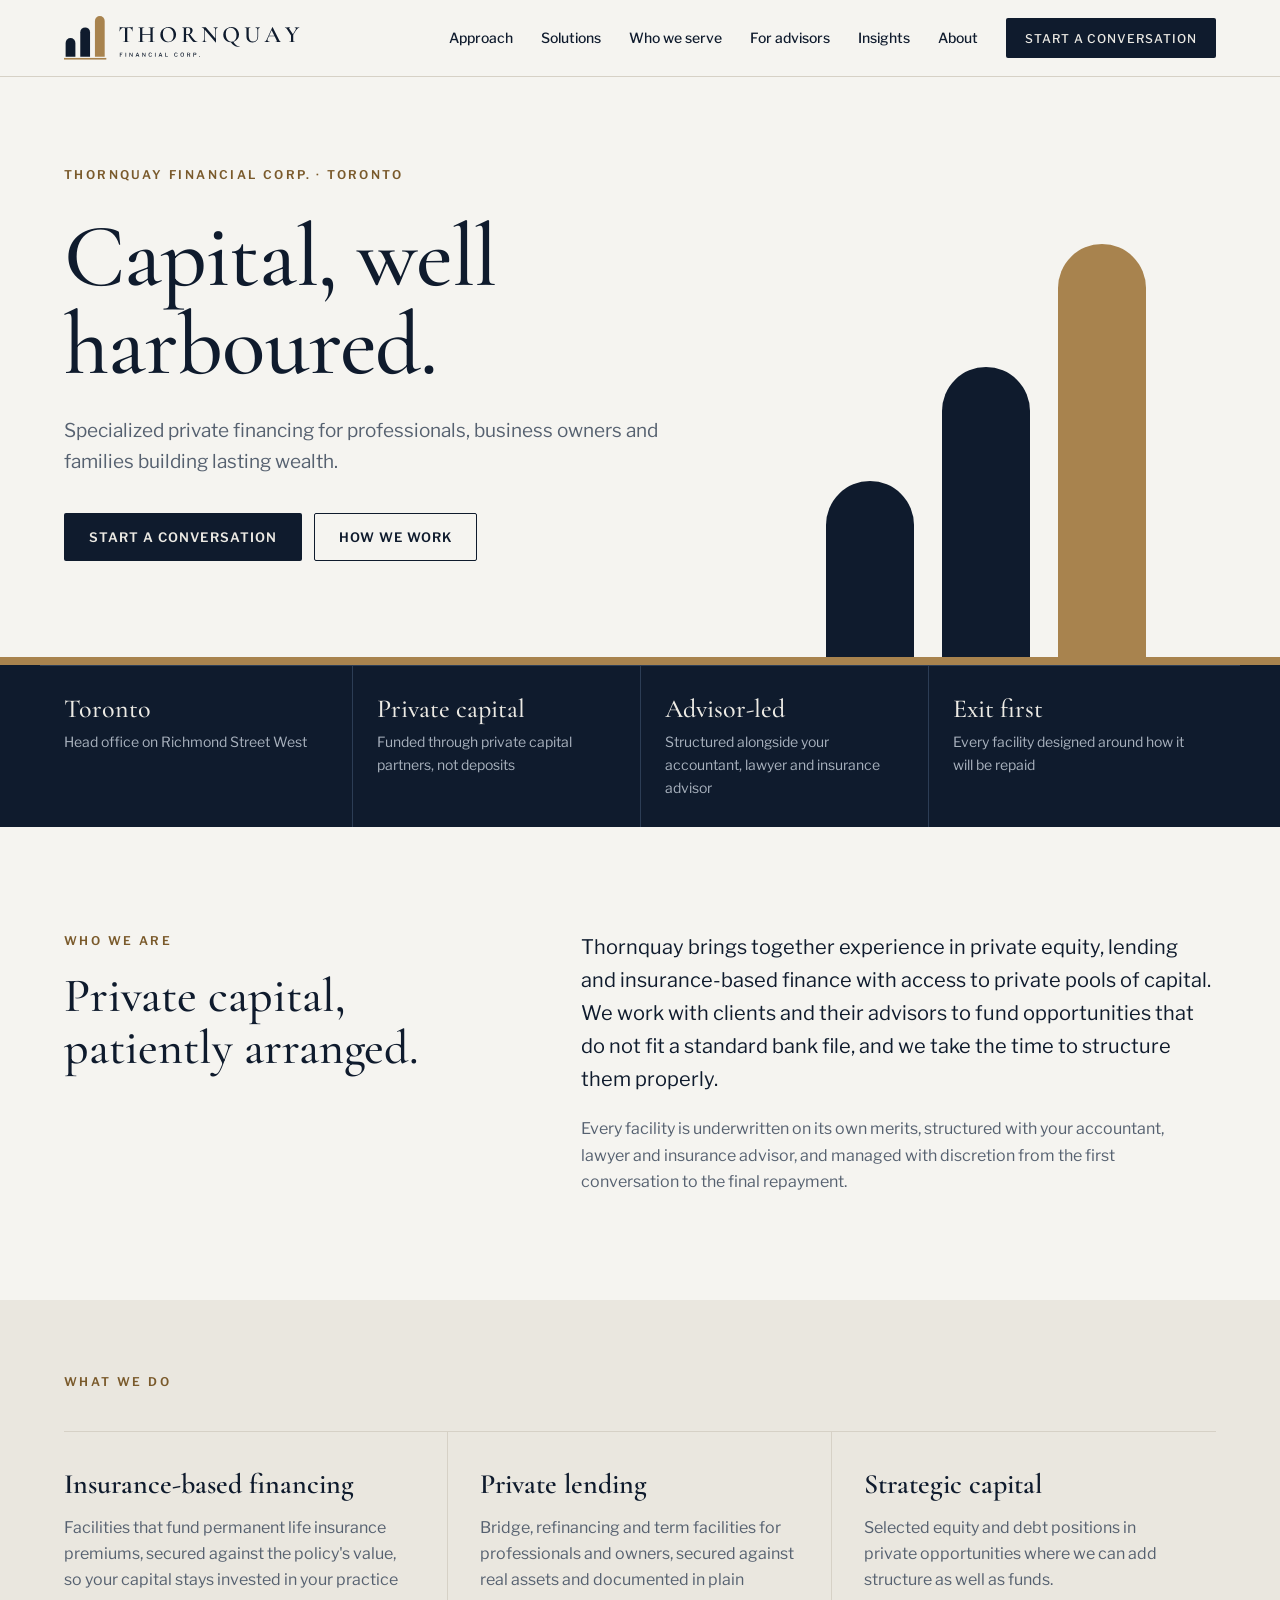
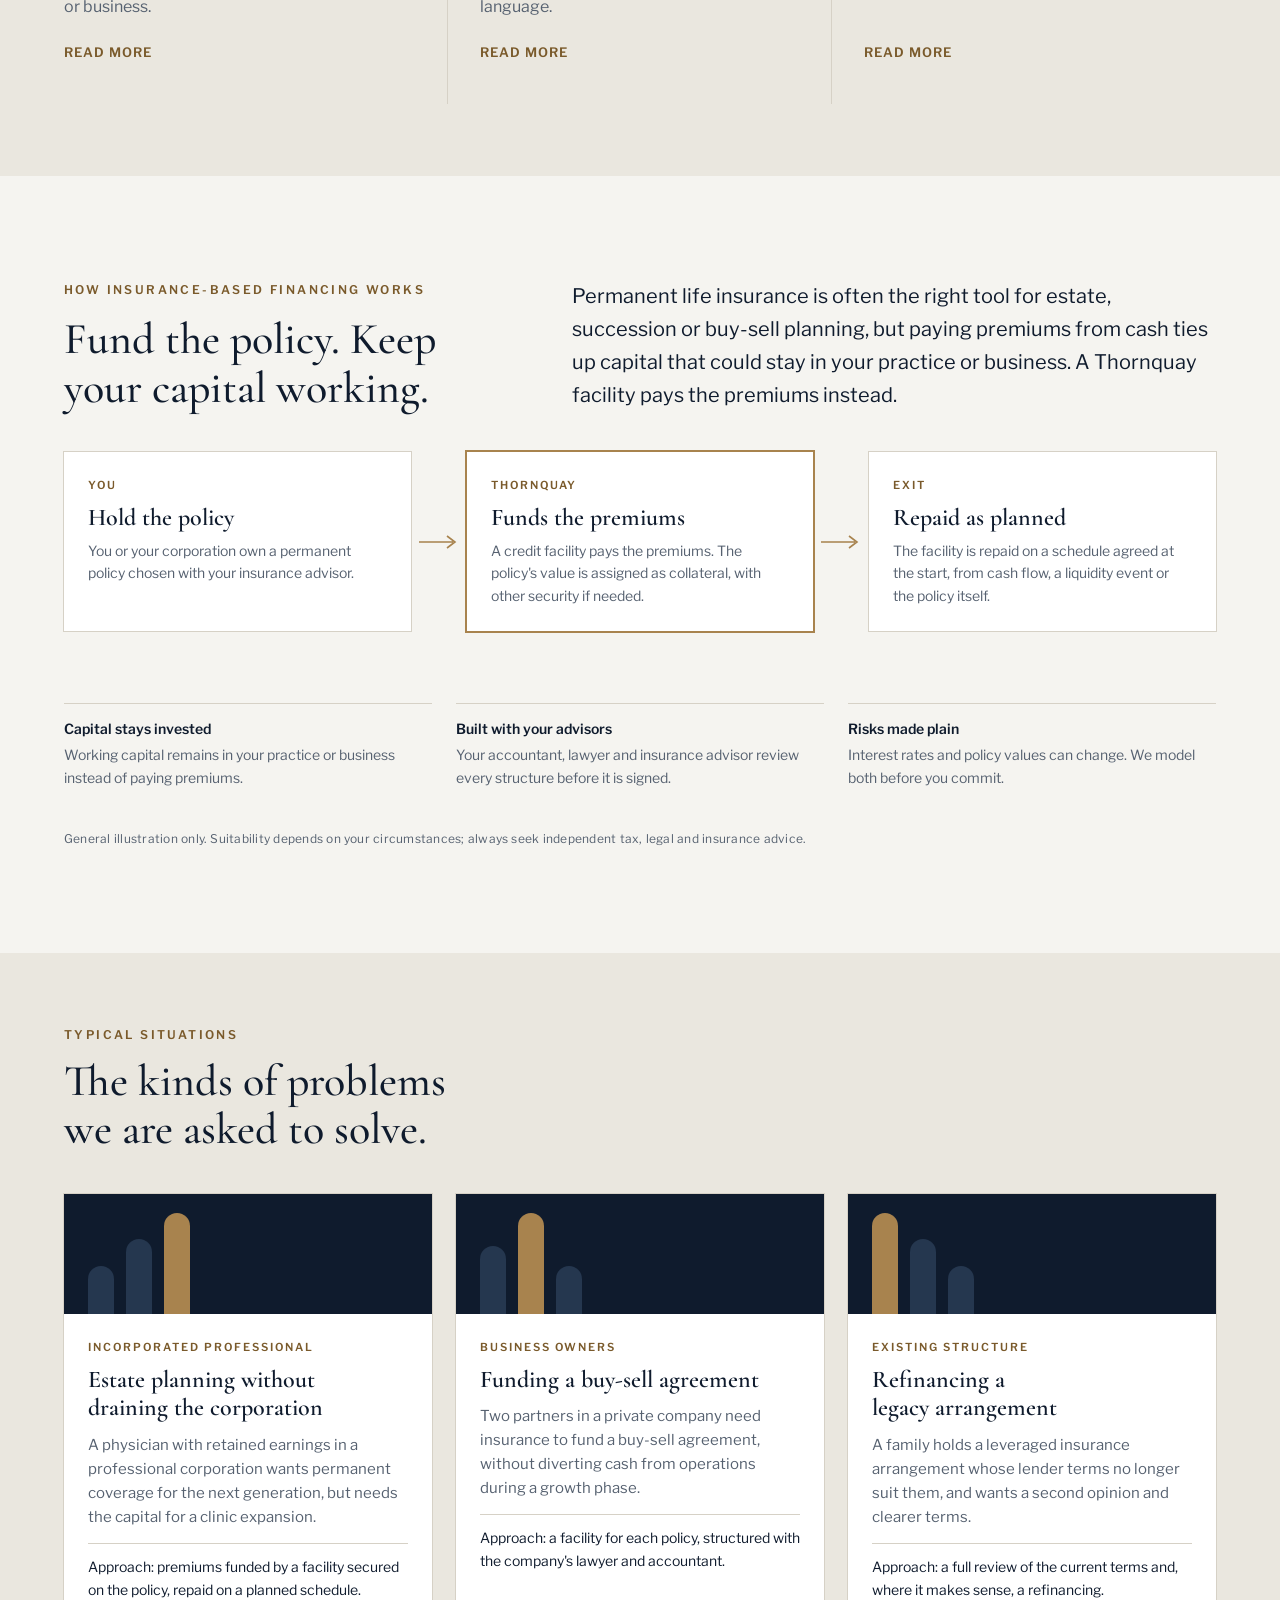
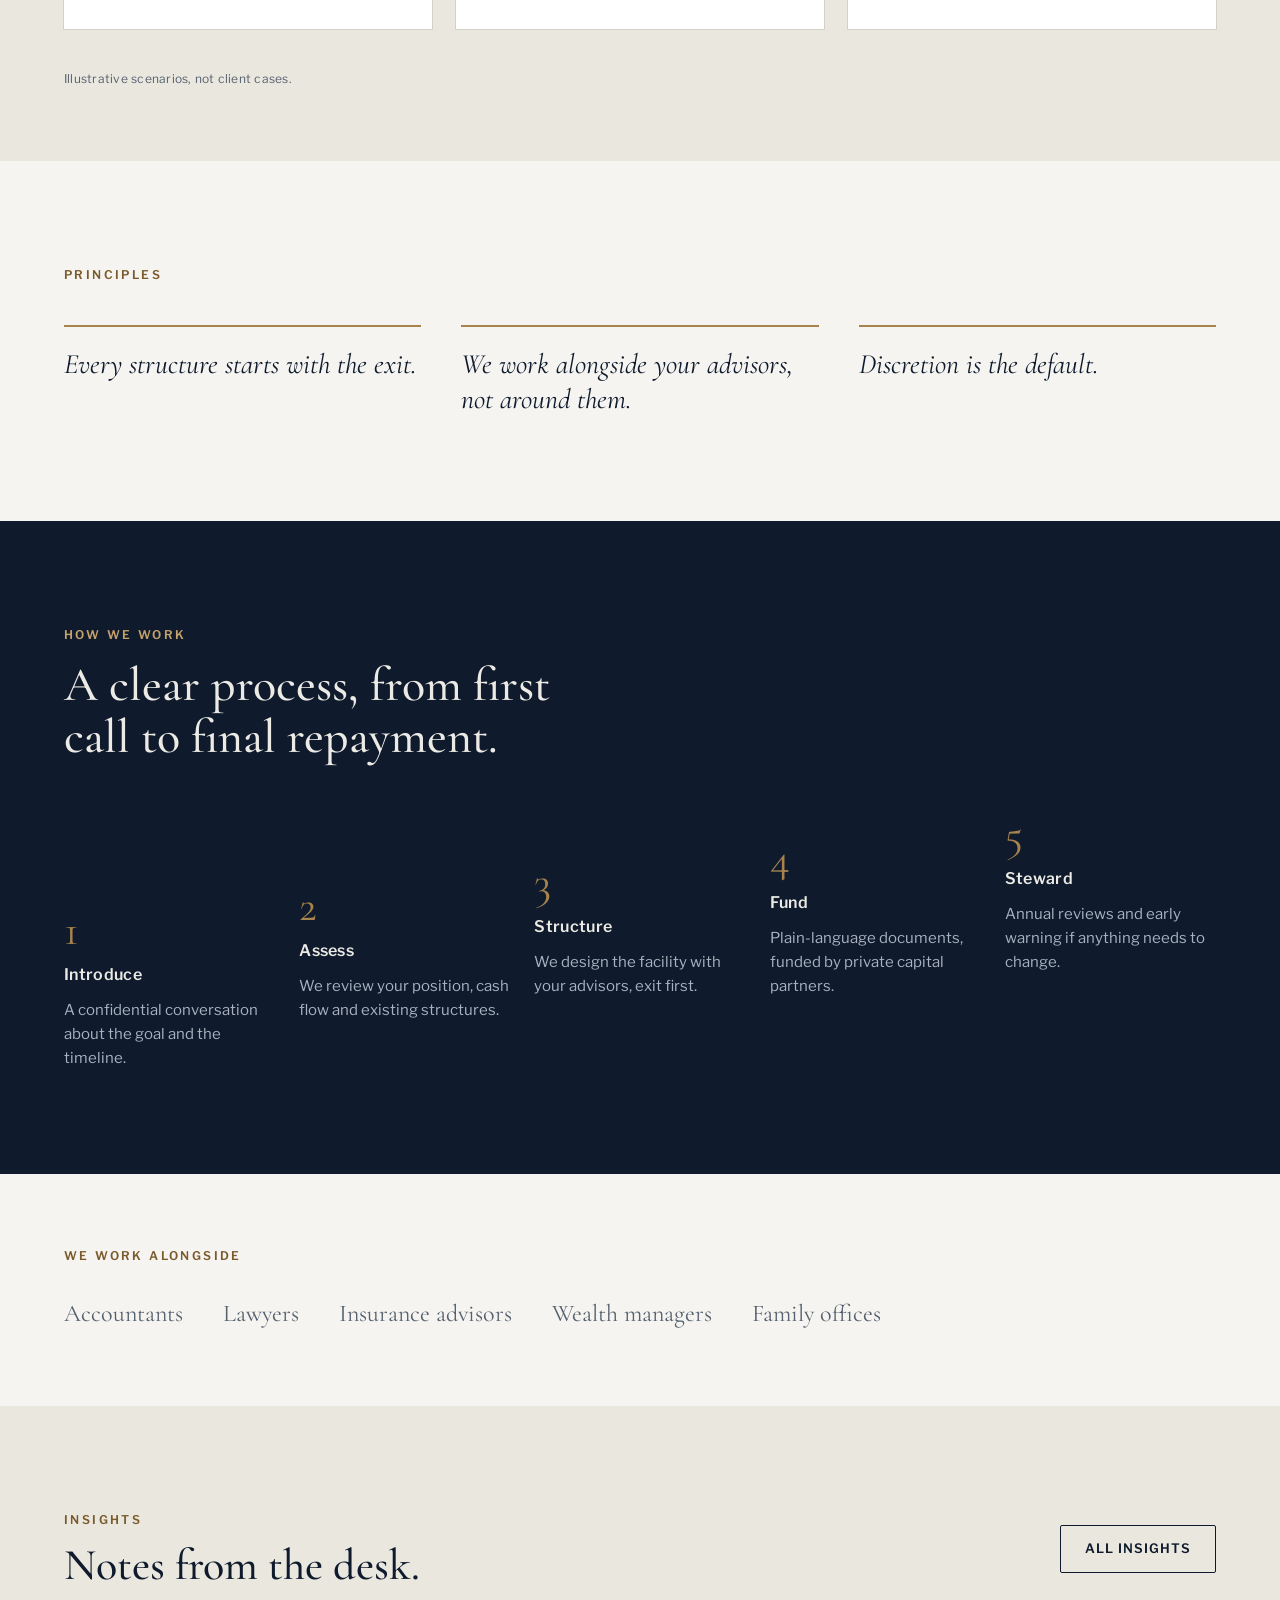
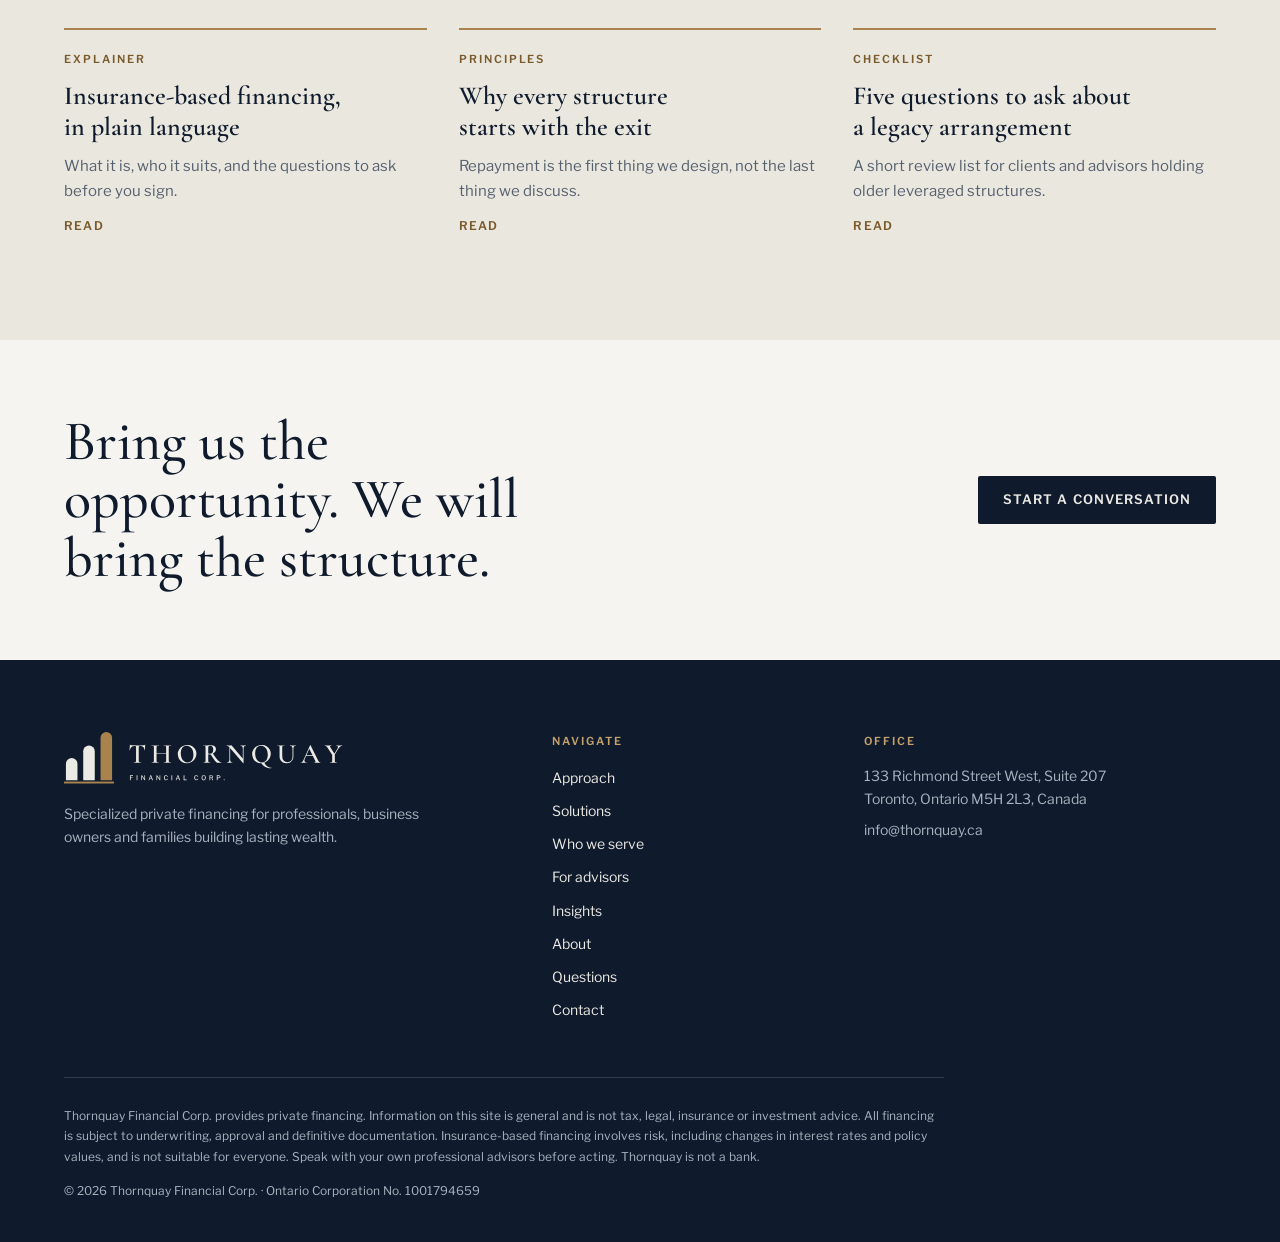
==== index.html @ a3b6db91 "Add Thornquay static website from handover package Static HTML/CSS/JS site, no build step. .nojekyll" ====
<!doctype html>
<html lang="en-CA">
<head>
<meta charset="utf-8">
<meta name="viewport" content="width=device-width, initial-scale=1, viewport-fit=cover">
<title>Thornquay Financial Corp. | Capital, well harboured.</title>
<meta name="description" content="Specialized private financing for professionals, business owners and families building lasting wealth. Toronto.">
<link rel="canonical" href="https://thornquay.ca/">
<meta property="og:type" content="website">
<meta property="og:site_name" content="Thornquay Financial Corp.">
<meta property="og:title" content="Thornquay Financial Corp. | Capital, well harboured.">
<meta property="og:description" content="Specialized private financing for professionals, business owners and families building lasting wealth. Toronto.">
<meta property="og:url" content="https://thornquay.ca/">
<meta property="og:image" content="https://thornquay.ca/assets/img/og-image.png">
<meta name="twitter:card" content="summary_large_image">
<meta name="theme-color" content="#0F1B2D">
<link rel="icon" href="assets/img/favicon.svg" type="image/svg+xml">
<link rel="icon" href="assets/img/favicon-32.png" sizes="32x32" type="image/png">
<link rel="apple-touch-icon" href="assets/img/apple-touch-icon.png">
<link rel="preconnect" href="https://fonts.googleapis.com">
<link rel="preconnect" href="https://fonts.gstatic.com" crossorigin>
<link rel="stylesheet" href="https://fonts.googleapis.com/css2?family=Cormorant+Garamond:ital,wght@0,500;0,600;1,500&family=Libre+Franklin:wght@400;500;600&display=swap">
<link rel="stylesheet" href="assets/site.css">
</head>
<body>
<header class="site">
  <div class="wrap bar">
    <a class="brand" href="index.html" aria-label="Thornquay Financial Corp. home"><img class="logo" src="assets/img/thornquay-logo-light.svg" alt="Thornquay Financial Corp." width="240" height="48"></a>
    <button class="menu-btn" id="menuBtn" type="button" aria-expanded="false" aria-controls="mainNav">Menu</button>
    <nav class="main" id="mainNav" aria-label="Main">
      <a href="approach.html">Approach</a>
      <a href="solutions.html">Solutions</a>
      <a href="who-we-serve.html">Who we serve</a>
      <a href="advisors.html">For advisors</a>
      <a href="insights.html">Insights</a>
      <a href="about.html">About</a>
      <a class="btn btn-primary" href="contact.html">Start a conversation</a>
    </nav>
  </div>
</header>

<main>
  <section class="hero">
    <div class="wrap hero-grid">
      <div class="stack">
        <div class="eyebrow">Thornquay Financial Corp. · Toronto</div>
        <h1>Capital, well harboured.</h1>
        <p class="lead">Specialized private financing for professionals, business owners and families building lasting wealth.</p>
        <div class="ctas">
          <a class="btn btn-primary" href="contact.html">Start a conversation</a>
          <a class="btn btn-ghost" href="approach.html">How we work</a>
        </div>
      </div>
      <div aria-hidden="true">
        <div class="arches"><div class="arch a1"></div><div class="arch a2"></div><div class="arch a3"></div></div>
      </div>
    </div>
    <div class="waterline"></div>
  </section>

  <section class="band-dark">
    <div class="wrap facts">
      <div class="fact"><b>Toronto</b><span>Head office on Richmond Street West</span></div>
      <div class="fact"><b>Private capital</b><span>Funded through private capital partners, not deposits</span></div>
      <div class="fact"><b>Advisor-led</b><span>Structured alongside your accountant, lawyer and insurance advisor</span></div>
      <div class="fact"><b>Exit first</b><span>Every facility designed around how it will be repaid</span></div>
    </div>
  </section>

  <section class="section">
    <div class="wrap split">
      <div class="stack"><div class="eyebrow">Who we are</div><h2>Private capital, patiently arranged.</h2></div>
      <div class="stack">
        <p class="big-p">Thornquay brings together experience in private equity, lending and insurance-based finance with access to private pools of capital. We work with clients and their advisors to fund opportunities that do not fit a standard bank file, and we take the time to structure them properly.</p>
        <p class="muted">Every facility is underwritten on its own merits, structured with your accountant, lawyer and insurance advisor, and managed with discretion from the first conversation to the final repayment.</p>
      </div>
    </div>
  </section>

  <section class="section tight band-stone">
    <div class="wrap stack" style="gap:40px">
      <div class="eyebrow">What we do</div>
      <div class="offer-grid">
        <div class="offer"><h3>Insurance-based financing</h3><p>Facilities that fund permanent life insurance premiums, secured against the policy's value, so your capital stays invested in your practice or business.</p><a href="solutions.html">Read more</a></div>
        <div class="offer"><h3>Private lending</h3><p>Bridge, refinancing and term facilities for professionals and owners, secured against real assets and documented in plain language.</p><a href="solutions.html">Read more</a></div>
        <div class="offer"><h3>Strategic capital</h3><p>Selected equity and debt positions in private opportunities where we can add structure as well as funds.</p><a href="solutions.html">Read more</a></div>
      </div>
    </div>
  </section>

  <section class="section">
    <div class="wrap stack" style="gap:40px">
      <div class="split" style="gap:48px">
        <div class="stack" style="gap:16px"><div class="eyebrow">How insurance-based financing works</div><h2 style="font-size:clamp(32px,3.6vw,44px);line-height:1.1">Fund the policy. Keep your capital working.</h2></div>
        <p class="big-p" style="align-self:end">Permanent life insurance is often the right tool for estate, succession or buy-sell planning, but paying premiums from cash ties up capital that could stay in your practice or business. A Thornquay facility pays the premiums instead.</p>
      </div>
      <div class="flow" role="img" aria-label="Diagram: you hold the policy, Thornquay funds the premiums, the policy secures the facility, and the facility is repaid at a planned exit.">
        <div class="node"><span class="tag">You</span><h3>Hold the policy</h3><p>You or your corporation own a permanent policy chosen with your insurance advisor.</p></div>
        <div class="arrow" aria-hidden="true"><svg viewBox="0 0 40 16"><path d="M0 8 H34 M28 2 L36 8 L28 14" fill="none" stroke="currentColor" stroke-width="1.6"/></svg></div>
        <div class="node brass"><span class="tag">Thornquay</span><h3>Funds the premiums</h3><p>A credit facility pays the premiums. The policy's value is assigned as collateral, with other security if needed.</p></div>
        <div class="arrow" aria-hidden="true"><svg viewBox="0 0 40 16"><path d="M0 8 H34 M28 2 L36 8 L28 14" fill="none" stroke="currentColor" stroke-width="1.6"/></svg></div>
        <div class="node"><span class="tag">Exit</span><h3>Repaid as planned</h3><p>The facility is repaid on a schedule agreed at the start, from cash flow, a liquidity event or the policy itself.</p></div>
      </div>
      <div class="flow-foot">
        <div><b>Capital stays invested</b>Working capital remains in your practice or business instead of paying premiums.</div>
        <div><b>Built with your advisors</b>Your accountant, lawyer and insurance advisor review every structure before it is signed.</div>
        <div><b>Risks made plain</b>Interest rates and policy values can change. We model both before you commit.</div>
      </div>
      <p class="illus">General illustration only. Suitability depends on your circumstances; always seek independent tax, legal and insurance advice.</p>
    </div>
  </section>

  <section class="section tight band-stone">
    <div class="wrap stack" style="gap:40px">
      <div class="stack" style="gap:12px"><div class="eyebrow">Typical situations</div><h2 style="font-size:clamp(32px,3.6vw,44px);line-height:1.1;max-width:24ch">The kinds of problems we are asked to solve.</h2></div>
      <div class="scen-grid">
        <div class="scen"><div class="scen-top" aria-hidden="true"><i style="left:24px;height:40%"></i><i style="left:62px;height:62%"></i><i class="b" style="left:100px;height:84%"></i></div><div class="scen-body"><span class="tag">Incorporated professional</span><h3>Estate planning without draining the corporation</h3><p>A physician with retained earnings in a professional corporation wants permanent coverage for the next generation, but needs the capital for a clinic expansion.</p><p class="out">Approach: premiums funded by a facility secured on the policy, repaid on a planned schedule.</p></div></div>
        <div class="scen"><div class="scen-top" aria-hidden="true"><i style="left:24px;height:56%"></i><i class="b" style="left:62px;height:84%"></i><i style="left:100px;height:40%"></i></div><div class="scen-body"><span class="tag">Business owners</span><h3>Funding a buy-sell agreement</h3><p>Two partners in a private company need insurance to fund a buy-sell agreement, without diverting cash from operations during a growth phase.</p><p class="out">Approach: a facility for each policy, structured with the company's lawyer and accountant.</p></div></div>
        <div class="scen"><div class="scen-top" aria-hidden="true"><i class="b" style="left:24px;height:84%"></i><i style="left:62px;height:62%"></i><i style="left:100px;height:40%"></i></div><div class="scen-body"><span class="tag">Existing structure</span><h3>Refinancing a legacy arrangement</h3><p>A family holds a leveraged insurance arrangement whose lender terms no longer suit them, and wants a second opinion and clearer terms.</p><p class="out">Approach: a full review of the current terms and, where it makes sense, a refinancing.</p></div></div>
      </div>
      <p class="illus">Illustrative scenarios, not client cases.</p>
    </div>
  </section>

  <section class="section">
    <div class="wrap stack" style="gap:40px">
      <div class="eyebrow">Principles</div>
      <div class="principles">
        <p class="principle">Every structure starts with the exit.</p>
        <p class="principle">We work alongside your advisors, not around them.</p>
        <p class="principle">Discretion is the default.</p>
      </div>
    </div>
  </section>

  <section class="section band-dark">
    <div class="wrap stack" style="gap:48px">
      <div class="stack" style="gap:16px"><div class="eyebrow">How we work</div><h2 style="font-size:clamp(34px,4vw,48px);line-height:1.08;max-width:22ch">A clear process, from first call to final repayment.</h2></div>
      <ol class="steps steps-rise" style="list-style:none;margin:0;padding:0">
        <li class="step"><span class="n">1</span><h3>Introduce</h3><p>A confidential conversation about the goal and the timeline.</p></li>
        <li class="step"><span class="n">2</span><h3>Assess</h3><p>We review your position, cash flow and existing structures.</p></li>
        <li class="step"><span class="n">3</span><h3>Structure</h3><p>We design the facility with your advisors, exit first.</p></li>
        <li class="step"><span class="n">4</span><h3>Fund</h3><p>Plain-language documents, funded by private capital partners.</p></li>
        <li class="step"><span class="n">5</span><h3>Steward</h3><p>Annual reviews and early warning if anything needs to change.</p></li>
      </ol>
    </div>
  </section>

  <section class="section tight">
    <div class="wrap stack" style="gap:28px">
      <div class="eyebrow">We work alongside</div>
      <div class="partners"><span>Accountants</span><span>Lawyers</span><span>Insurance advisors</span><span>Wealth managers</span><span>Family offices</span></div>
    </div>
  </section>

  <section class="section band-stone">
    <div class="wrap stack" style="gap:40px">
      <div class="closing"><div class="stack" style="gap:12px"><div class="eyebrow">Insights</div><h2 style="font-size:clamp(32px,3.6vw,44px)">Notes from the desk.</h2></div><a class="btn btn-ghost" href="insights.html">All insights</a></div>
      <div class="ins-grid">
        <a class="ins" href="insights-insurance-based-financing.html"><span class="tag">Explainer</span><h3>Insurance-based financing, in plain language</h3><p>What it is, who it suits, and the questions to ask before you sign.</p><span class="more">Read</span></a>
        <a class="ins" href="insights-exit-first.html"><span class="tag">Principles</span><h3>Why every structure starts with the exit</h3><p>Repayment is the first thing we design, not the last thing we discuss.</p><span class="more">Read</span></a>
        <a class="ins" href="insights-legacy-arrangements.html"><span class="tag">Checklist</span><h3>Five questions to ask about a legacy arrangement</h3><p>A short review list for clients and advisors holding older leveraged structures.</p><span class="more">Read</span></a>
      </div>
    </div>
  </section>

  <section class="section tight">
    <div class="wrap closing">
      <h2>Bring us the opportunity. We will bring the structure.</h2>
      <a class="btn btn-primary" href="contact.html">Start a conversation</a>
    </div>
  </section>
</main>

<footer class="site">
  <div class="wrap">
    <div class="foot-grid">
      <div class="stack" style="gap:18px"><a href="index.html" aria-label="Thornquay Financial Corp. home" style="line-height:0"><img class="logo" src="assets/img/thornquay-logo-dark.svg" alt="Thornquay Financial Corp." width="260" height="52"></a><p style="max-width:40ch">Specialized private financing for professionals, business owners and families building lasting wealth.</p></div>
      <nav class="foot-nav" aria-label="Footer"><div class="foot-h">Navigate</div><a href="approach.html">Approach</a><a href="solutions.html">Solutions</a><a href="who-we-serve.html">Who we serve</a><a href="advisors.html">For advisors</a><a href="insights.html">Insights</a><a href="about.html">About</a><a href="faq.html">Questions</a><a href="contact.html">Contact</a></nav>
      <div class="stack" style="gap:8px"><div class="foot-h">Office</div><p>133 Richmond Street West, Suite 207<br>Toronto, Ontario M5H 2L3, Canada</p><p>info@thornquay.ca</p></div>
    </div>
    <div class="legal">
      <p>Thornquay Financial Corp. provides private financing. Information on this site is general and is not tax, legal, insurance or investment advice. All financing is subject to underwriting, approval and definitive documentation. Insurance-based financing involves risk, including changes in interest rates and policy values, and is not suitable for everyone. Speak with your own professional advisors before acting. Thornquay is not a bank.</p>
      <p>© 2026 Thornquay Financial Corp. · Ontario Corporation No. 1001794659</p>
    </div>
  </div>
</footer>
<script src="assets/site.js"></script>
</body>
</html>
---- assets/site.css ----
html,body{margin:0;padding:0}
img{max-width:100%}
[hidden]{display:none!important}
/* Layout: quiet private-bank site. Stone pages, one navy band per view, rising brass arches as the only ornament. Single committed look (brand colours do not invert). */
:root{
  color-scheme: light;
  --quay:#0F1B2D; --harbour:#25374F; --brass:#A8834E; --brass-text:#7A5A2B; --brass-light:#C6A26B;
  --surface:#F5F4F0; --raised:#FFFFFF; --limestone:#EAE7DF; --line:#D6D1C6;
  --ink:#0F1B2D; --muted:#566170; --on-quay:#ECEAE4; --on-quay-muted:#A9B2BE;
  --serif:"Cormorant Garamond", Garamond, "Times New Roman", serif;
  --sans:"Libre Franklin", "Helvetica Neue", Arial, sans-serif;
  --wrap:1200px;
}
*{box-sizing:border-box}
body{background:var(--surface);color:var(--ink);font-family:var(--sans);font-size:16px;line-height:1.65;-webkit-font-smoothing:antialiased}
a{color:var(--brass-text)}
a:focus-visible,button:focus-visible{outline:2px solid var(--brass);outline-offset:3px}
h1,h2,h3{font-family:var(--serif);font-weight:500;text-wrap:balance;margin:0;color:inherit}
p{margin:0}
.wrap{max-width:var(--wrap);margin:0 auto;padding-left:max(24px, env(safe-area-inset-left,0px));padding-right:max(24px, env(safe-area-inset-right,0px))}
.eyebrow{font-size:12px;font-weight:600;letter-spacing:.2em;text-transform:uppercase;color:var(--brass-text)}
.band-dark .eyebrow{color:var(--brass-light)}
.lead{font-size:19px;line-height:1.6;color:var(--muted);max-width:60ch}
.muted{color:var(--muted)}

/* header */
body::before{content:"";position:fixed;inset:0 0 auto;height:env(safe-area-inset-top,0px);z-index:30;background:var(--surface)}
header.site{position:sticky;top:env(safe-area-inset-top,0px);z-index:20;background:rgba(245,244,240,.96);backdrop-filter:blur(6px);border-bottom:1px solid var(--line)}
.bar{display:flex;align-items:center;justify-content:space-between;gap:24px;padding-block:16px}
.brand{display:block;line-height:0}
.brand .logo{height:44px;width:auto;display:block}
nav.main{display:flex;align-items:center;gap:28px}
nav.main a{color:var(--ink);text-decoration:none;font-size:14px;font-weight:500;padding-block:6px;border-bottom:1px solid transparent}
nav.main a:hover{border-bottom-color:var(--brass)}
nav.main a[aria-current="page"]{border-bottom-color:var(--brass);color:var(--ink)}
.menu-btn{display:none;background:none;border:1px solid var(--line);border-radius:2px;padding:10px 14px;font:600 12px/1 var(--sans);letter-spacing:.15em;text-transform:uppercase;color:var(--ink);cursor:pointer}

.btn{display:inline-flex;align-items:center;gap:8px;font:600 13px/1 var(--sans);letter-spacing:.08em;text-transform:uppercase;padding:16px 24px;border-radius:2px;text-decoration:none;border:1px solid transparent;cursor:pointer;min-height:48px}
.btn-primary{background:var(--quay);color:var(--on-quay)}
.btn-primary:hover{background:var(--harbour)}
.btn-ghost{border-color:var(--ink);color:var(--ink);background:transparent}
.btn-ghost:hover{background:var(--limestone)}
.band-dark .btn-ghost{border-color:var(--on-quay);color:var(--on-quay)}
.band-dark .btn-ghost:hover{background:var(--harbour)}
.btn-light{background:var(--on-quay);color:var(--quay)}
.btn-light:hover{background:#fff}
nav.main .btn{padding:12px 18px;min-height:40px;font-size:12px;border-bottom:none;color:var(--on-quay)}

/* sections */
.section{padding-block:104px}
.section.tight{padding-block:72px}
.band-dark{background:var(--quay);color:var(--on-quay)}
.band-dark .lead,.band-dark .muted{color:var(--on-quay-muted)}
.band-stone{background:var(--limestone)}
.rule{width:48px;height:2px;background:var(--brass)}
.stack{display:flex;flex-direction:column;gap:20px}

/* hero */
.hero{padding-block:88px 0;position:relative;overflow:hidden}
.hero-grid{display:grid;grid-template-columns:minmax(0,7fr) minmax(0,5fr);gap:48px;align-items:end}
.hero h1{font-size:clamp(48px,7vw,92px);line-height:.98;letter-spacing:-.01em}
.hero .stack{gap:28px;padding-bottom:96px}
.ctas{display:flex;flex-wrap:wrap;gap:12px;padding-top:8px}
.arches{display:flex;align-items:flex-end;justify-content:center;gap:clamp(14px,2.2vw,28px);height:440px;position:relative}
.arch{width:clamp(48px,7vw,88px);border-radius:999px 999px 0 0;background:var(--quay);transform-origin:bottom;animation:rise 1.1s cubic-bezier(.2,.7,.2,1) both}
.arch.a1{height:40%;animation-delay:.05s}
.arch.a2{height:66%;animation-delay:.2s}
.arch.a3{height:94%;background:var(--brass);animation-delay:.35s}
.waterline{height:8px;background:var(--brass)}
@keyframes rise{from{transform:scaleY(.35)}to{transform:scaleY(1)}}
@media (prefers-reduced-motion:reduce){.arch{animation:none}}

/* intro */
.split{display:grid;grid-template-columns:minmax(0,5fr) minmax(0,7fr);gap:64px;align-items:start}
.split h2{font-size:clamp(34px,4vw,48px);line-height:1.08}
.big-p{font-size:20px;line-height:1.65;color:var(--ink);max-width:62ch}

/* offerings */
.offer-grid{display:grid;grid-template-columns:repeat(3,minmax(0,1fr));border-top:1px solid var(--line)}
.offer{padding:36px 32px 40px 0;display:flex;flex-direction:column;gap:14px;border-right:1px solid var(--line)}
.offer + .offer{padding-left:32px}
.offer:last-child{border-right:none}
.offer h3{font-size:28px;line-height:1.15;font-weight:600}
.offer p{color:var(--muted)}
.offer a{font-size:13px;font-weight:600;letter-spacing:.08em;text-transform:uppercase;text-decoration:none;margin-top:auto;padding-top:8px}
.offer a:hover{text-decoration:underline;text-underline-offset:4px}

/* principles */
.principles{display:grid;grid-template-columns:repeat(3,minmax(0,1fr));gap:40px}
.principle{border-top:2px solid var(--brass);padding-top:20px;font-family:var(--serif);font-style:italic;font-size:28px;line-height:1.25}

/* process */
.steps{display:grid;grid-template-columns:repeat(5,minmax(0,1fr));gap:24px;counter-reset:s}
.step{display:flex;flex-direction:column;gap:10px;min-width:0}
.step .n{font-family:var(--serif);font-size:44px;line-height:1;color:var(--brass)}
.step h3{font-family:var(--sans);font-size:16px;font-weight:600;letter-spacing:.02em}
.step p{font-size:15px;line-height:1.6;color:var(--muted)}
.band-dark .step p{color:var(--on-quay-muted)}
.steps-rise .step:nth-child(1){padding-top:96px}
.steps-rise .step:nth-child(2){padding-top:72px}
.steps-rise .step:nth-child(3){padding-top:48px}
.steps-rise .step:nth-child(4){padding-top:24px}

/* closing band */
.closing{display:flex;justify-content:space-between;align-items:center;gap:40px;flex-wrap:wrap}
.closing h2{font-size:clamp(34px,4.4vw,56px);line-height:1.05;max-width:18ch}

/* page heads */
.page-head{padding-block:88px 56px;border-bottom:1px solid var(--line)}
.page-head h1{font-size:clamp(42px,5.6vw,72px);line-height:1.02;max-width:16ch}
.page-head .stack{gap:22px}

/* detail lists */
.detail{display:grid;grid-template-columns:minmax(0,4fr) minmax(0,8fr);gap:48px;padding-block:44px;border-bottom:1px solid var(--line)}
.detail h2{font-size:32px;line-height:1.15;font-weight:600}
.detail .body{display:flex;flex-direction:column;gap:14px;max-width:64ch}
.detail .note{font-size:14px;color:var(--muted);border-left:2px solid var(--brass);padding-left:14px}
.tag{font-size:11px;font-weight:600;letter-spacing:.18em;text-transform:uppercase;color:var(--brass-text)}

.who-grid{display:grid;grid-template-columns:repeat(2,minmax(0,1fr));gap:0;border-top:1px solid var(--line)}
.who{padding:40px 40px 44px 0;border-bottom:1px solid var(--line);display:flex;flex-direction:column;gap:12px}
.who:nth-child(odd){border-right:1px solid var(--line)}
.who:nth-child(even){padding-left:40px}
.who h2{font-size:30px;line-height:1.15;font-weight:600}
.who p{color:var(--muted);max-width:52ch}

/* contact */
.contact-grid{display:grid;grid-template-columns:minmax(0,7fr) minmax(0,5fr);gap:64px;align-items:start}
.card{background:var(--raised);box-shadow:0 0 0 1px var(--line);padding:36px;display:flex;flex-direction:column;gap:22px}
.card dl{margin:0;display:grid;gap:18px}
.card dt{font-size:11px;font-weight:600;letter-spacing:.18em;text-transform:uppercase;color:var(--brass-text);margin-bottom:4px}
.card dd{margin:0;font-size:16px;line-height:1.55}
.copy-row{display:flex;align-items:center;gap:12px;flex-wrap:wrap}
.copy-btn{background:none;border:1px solid var(--line);border-radius:2px;padding:8px 12px;font:600 11px/1 var(--sans);letter-spacing:.12em;text-transform:uppercase;color:var(--ink);cursor:pointer;min-height:36px}
.copy-btn:hover{border-color:var(--ink)}
.status{font-size:13px;color:var(--brass-text);min-height:20px}

/* footer */
footer.site{background:var(--quay);color:var(--on-quay-muted);padding-block:72px 40px;font-size:14px}
.foot-grid{display:grid;grid-template-columns:minmax(0,5fr) minmax(0,3fr) minmax(0,4fr);gap:48px}
footer .logo{height:52px;width:auto;display:block}
footer a{color:var(--on-quay);text-decoration:none}
footer a:hover{text-decoration:underline;text-underline-offset:4px}
.foot-nav{display:flex;flex-direction:column;gap:10px}
.foot-h{font-size:11px;font-weight:600;letter-spacing:.18em;text-transform:uppercase;color:var(--brass-light);margin-bottom:6px}
.legal{border-top:1px solid #2C3D55;margin-top:56px;padding-top:28px;display:flex;flex-direction:column;gap:14px;font-size:12px;line-height:1.7;max-width:110ch}

/* facts strip */
.facts{display:grid;grid-template-columns:repeat(4,minmax(0,1fr));border-top:1px solid #2C3D55}
.fact{padding:28px 24px 28px 0;display:flex;flex-direction:column;gap:6px;min-width:0}
.fact + .fact{padding-left:24px;border-left:1px solid #2C3D55}
.fact b{font-family:var(--serif);font-weight:500;font-size:26px;line-height:1.15;color:var(--on-quay)}
.fact span{font-size:14px;color:var(--on-quay-muted)}

/* how-it-works diagram */
.flow{display:grid;grid-template-columns:minmax(0,1fr) 56px minmax(0,1fr) 56px minmax(0,1fr);align-items:stretch;gap:0}
.node{background:var(--raised);box-shadow:0 0 0 1px var(--line);padding:24px;display:flex;flex-direction:column;gap:8px;min-width:0}
.node.brass{box-shadow:0 0 0 2px var(--brass)}
.node .tag{margin-bottom:2px}
.node h3{font-size:24px;line-height:1.15;font-weight:600}
.node p{font-size:14px;line-height:1.6;color:var(--muted)}
.arrow{display:flex;align-items:center;justify-content:center;color:var(--brass);font-size:13px;font-weight:600}
.arrow svg{width:40px;height:16px}
.flow-foot{display:grid;grid-template-columns:repeat(3,minmax(0,1fr));gap:24px;margin-top:32px}
.flow-foot div{border-top:1px solid var(--line);padding-top:14px;font-size:14px;line-height:1.6;color:var(--muted)}
.flow-foot b{display:block;color:var(--ink);font-weight:600;margin-bottom:4px}
.illus{font-size:12px;color:var(--muted);letter-spacing:.02em}

/* scenarios */
.scen-grid{display:grid;grid-template-columns:repeat(3,minmax(0,1fr));gap:24px}
.scen{background:var(--raised);box-shadow:0 0 0 1px var(--line);display:flex;flex-direction:column;min-width:0}
.scen-top{background:var(--quay);height:120px;position:relative;overflow:hidden}
.scen-top i{position:absolute;bottom:0;width:26px;border-radius:13px 13px 0 0;background:var(--harbour)}
.scen-top i.b{background:var(--brass)}
.scen-body{padding:24px 24px 28px;display:flex;flex-direction:column;gap:10px}
.scen h3{font-size:24px;line-height:1.2;font-weight:600}
.scen p{font-size:15px;line-height:1.6;color:var(--muted)}
.scen .out{border-top:1px solid var(--line);padding-top:12px;margin-top:4px;font-size:14px;color:var(--ink)}

/* partners strip */
.partners{display:flex;flex-wrap:wrap;gap:12px 40px;align-items:center;font-family:var(--serif);font-size:24px;color:var(--muted)}
.partners span{white-space:nowrap}

/* faq */
.faq{border-top:1px solid var(--line)}
.faq details{border-bottom:1px solid var(--line)}
.faq summary{list-style:none;cursor:pointer;display:flex;justify-content:space-between;gap:24px;align-items:center;padding:24px 0;font-family:var(--serif);font-size:24px;line-height:1.25;font-weight:600}
.faq summary::-webkit-details-marker{display:none}
.faq summary::after{content:"+";font-family:var(--sans);font-weight:400;font-size:24px;color:var(--brass);flex-shrink:0}
.faq details[open] summary::after{content:"\2212"}
.faq .a{padding:0 0 26px;max-width:72ch;color:var(--muted);display:flex;flex-direction:column;gap:10px}

/* insights */
.ins-grid{display:grid;grid-template-columns:repeat(3,minmax(0,1fr));gap:32px}
.ins{display:flex;flex-direction:column;gap:12px;text-decoration:none;color:inherit;border-top:2px solid var(--brass);padding-top:20px}
.ins h3{font-size:26px;line-height:1.2;font-weight:600}
.ins p{font-size:15px;color:var(--muted)}
.ins .more{font-size:12px;font-weight:600;letter-spacing:.1em;text-transform:uppercase;color:var(--brass-text);margin-top:auto}
.ins:hover h3{text-decoration:underline;text-underline-offset:5px;text-decoration-thickness:1px}
.article{max-width:720px;margin:0 auto;display:flex;flex-direction:column;gap:22px;font-size:18px;line-height:1.75}
.article h2{font-size:30px;line-height:1.2;font-weight:600;margin-top:16px}
.article p{color:var(--ink)}
.article .meta{font-size:13px;color:var(--muted)}
.back{font-size:13px;font-weight:600;letter-spacing:.08em;text-transform:uppercase;text-decoration:none}

/* about */
.leader{display:grid;grid-template-columns:minmax(0,4fr) minmax(0,8fr);gap:48px;align-items:start}
.portrait{aspect-ratio:4/5;max-width:100%;background:var(--quay);border-radius:999px 999px 0 0;display:flex;align-items:flex-end;justify-content:center;gap:10px;padding-bottom:0;overflow:hidden}
.portrait i{width:18%;border-radius:999px 999px 0 0;background:var(--harbour);display:block}
.portrait i.b{background:var(--brass)}
.values{display:grid;grid-template-columns:repeat(3,minmax(0,1fr));gap:32px}
.value{display:flex;flex-direction:column;gap:10px}
.value h3{font-size:28px;font-weight:600}
.value p{color:var(--muted)}

.reveal{animation:fade .7s ease both}
@keyframes fade{from{opacity:.6;transform:translateY(8px)}to{opacity:1;transform:none}}
@media (prefers-reduced-motion:reduce){.reveal{animation:none}}

@media (max-width:960px){
  .facts{grid-template-columns:minmax(0,1fr) minmax(0,1fr)}
  .fact:nth-child(3){padding-left:0;border-left:none}
  .fact:nth-child(n+3){border-top:1px solid #2C3D55}
  .flow{grid-template-columns:minmax(0,1fr)}
  .arrow{height:44px}.arrow svg{transform:rotate(90deg)}
  .flow-foot,.scen-grid,.ins-grid,.values,.leader{grid-template-columns:minmax(0,1fr)}
  .portrait{max-width:320px}
}

@media (max-width:1180px){
  .menu-btn{display:inline-flex}
  nav.main{display:none;position:absolute;left:0;right:0;top:100%;background:var(--surface);border-bottom:1px solid var(--line);flex-direction:column;align-items:flex-start;gap:4px;padding:12px max(24px, env(safe-area-inset-right,0px)) 20px max(24px, env(safe-area-inset-left,0px))}
  nav.main.open{display:flex}
  nav.main a{padding-block:10px}
}


@media (max-width:960px){
  .hero-grid,.split,.contact-grid,.detail,.foot-grid{grid-template-columns:minmax(0,1fr)}
  .arches{height:300px}
  .hero .stack{padding-bottom:40px}
  .offer-grid,.principles{grid-template-columns:minmax(0,1fr)}
  .offer,.offer + .offer{padding:28px 0;border-right:none;border-bottom:1px solid var(--line)}
  .steps{grid-template-columns:minmax(0,1fr) minmax(0,1fr)}
  .steps-rise .step:nth-child(n){padding-top:0}
  .who-grid{grid-template-columns:minmax(0,1fr)}
  .who,.who:nth-child(even){padding:28px 0;border-right:none}
  .section{padding-block:72px}
  .menu-btn{display:inline-flex}
  nav.main{display:none;position:absolute;left:0;right:0;top:100%;background:var(--surface);border-bottom:1px solid var(--line);flex-direction:column;align-items:flex-start;gap:4px;padding:12px max(24px, env(safe-area-inset-right,0px)) 20px max(24px, env(safe-area-inset-left,0px))}
  nav.main.open{display:flex}
  nav.main a{padding-block:10px}
  .brand .logo{height:36px}
}
@media (max-width:520px){
  .steps{grid-template-columns:minmax(0,1fr)}
  .card{padding:24px}
}
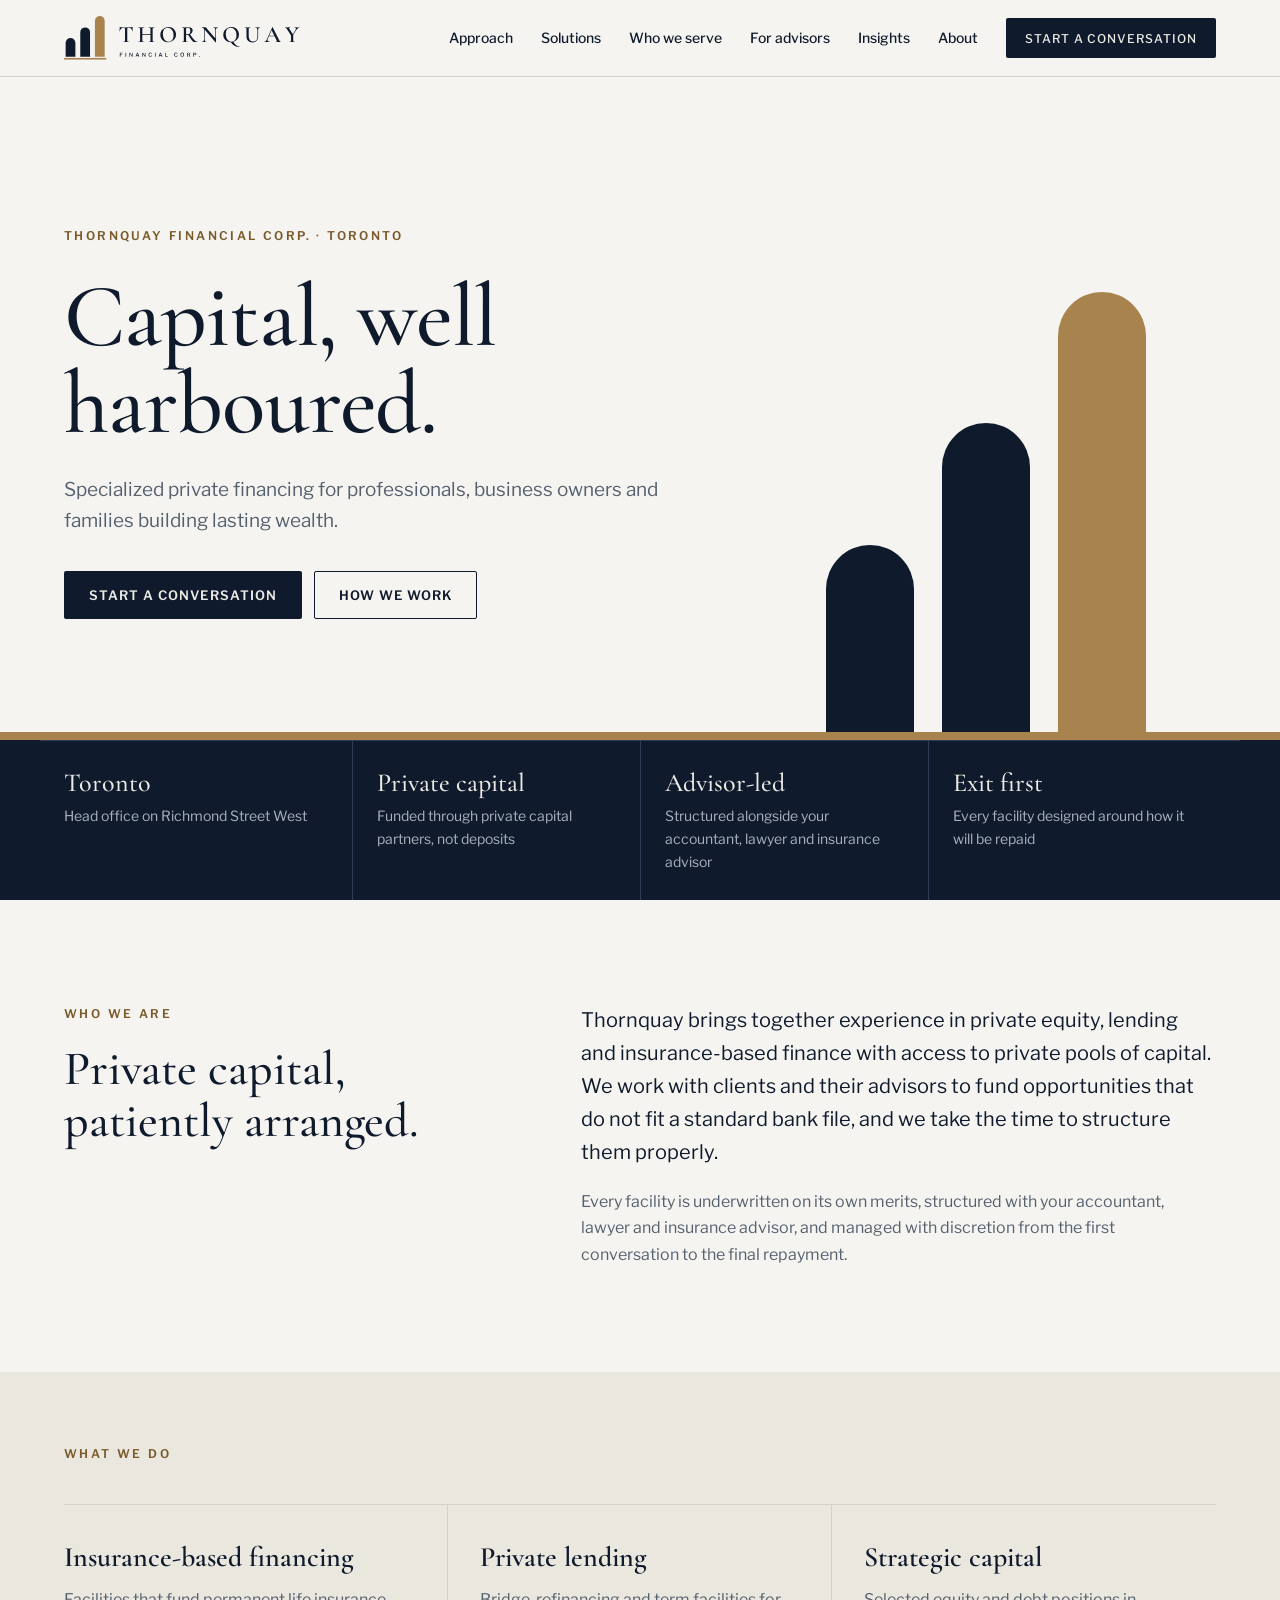
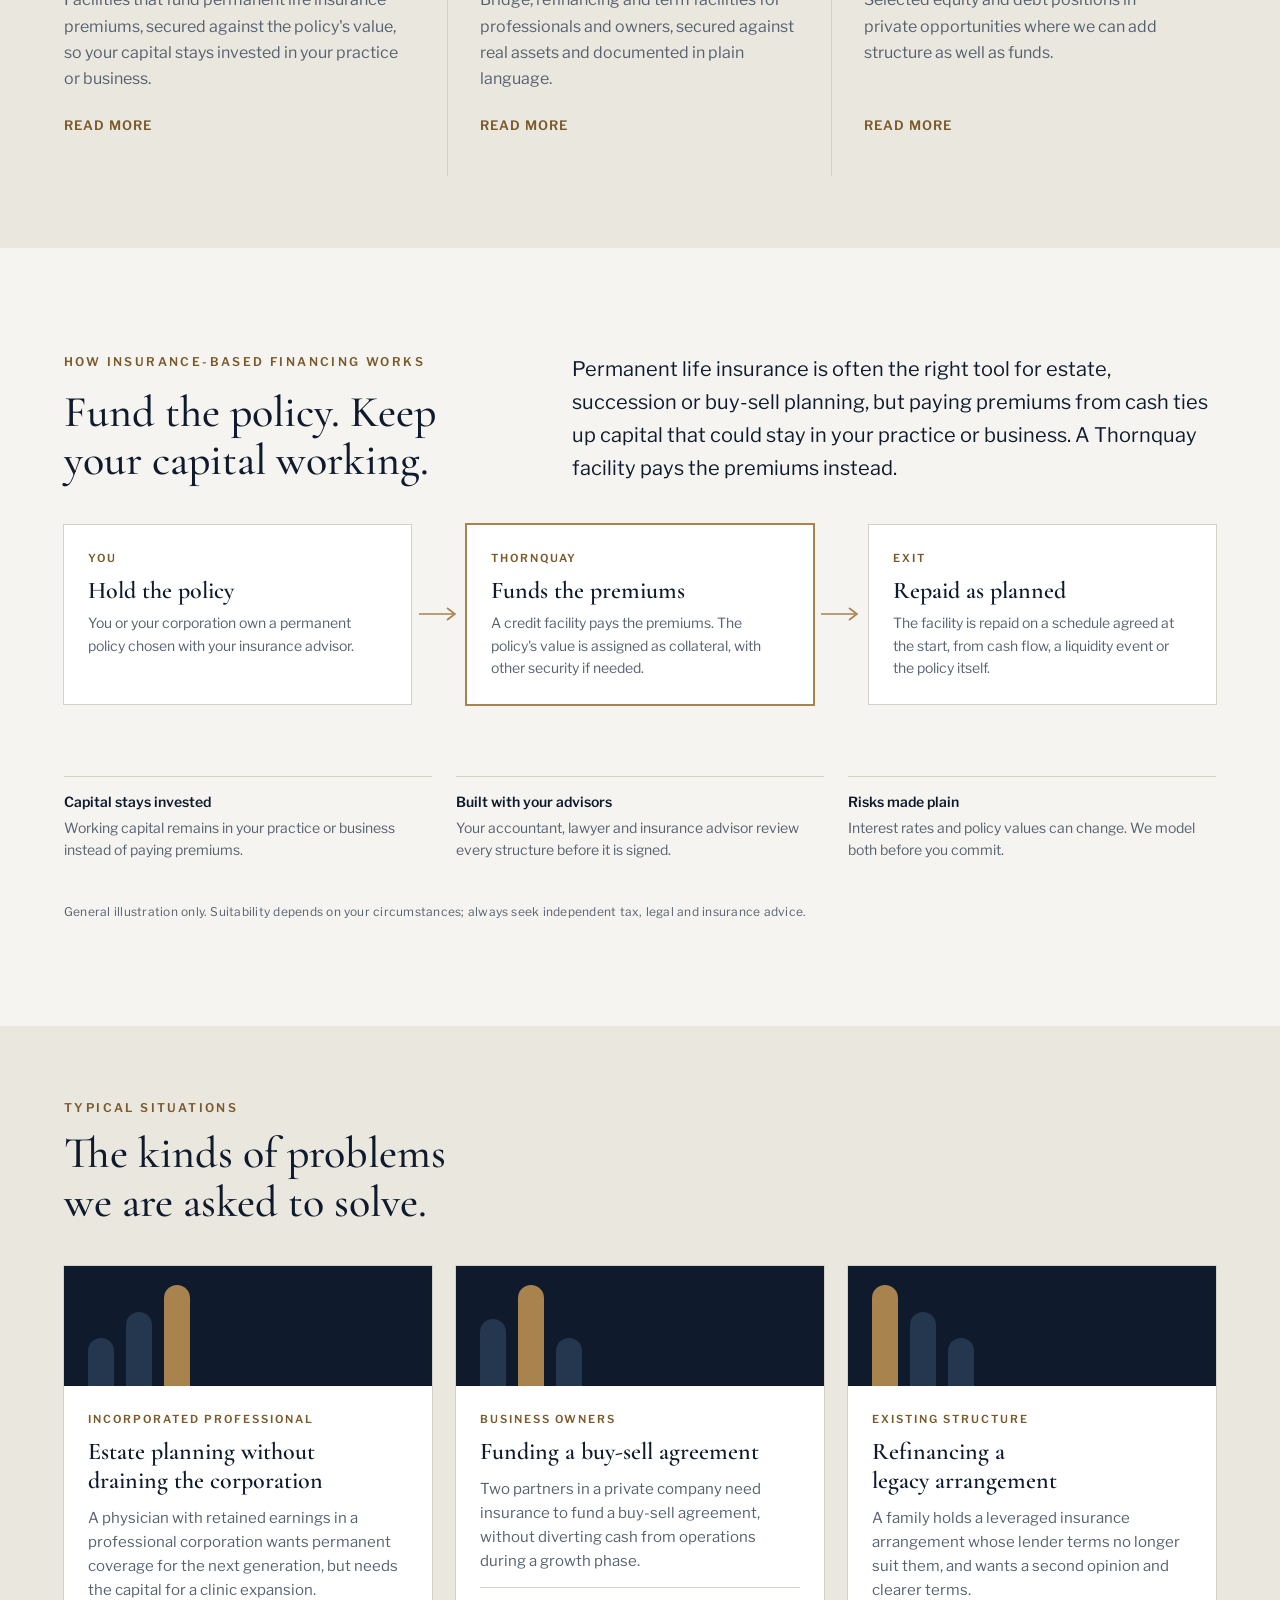
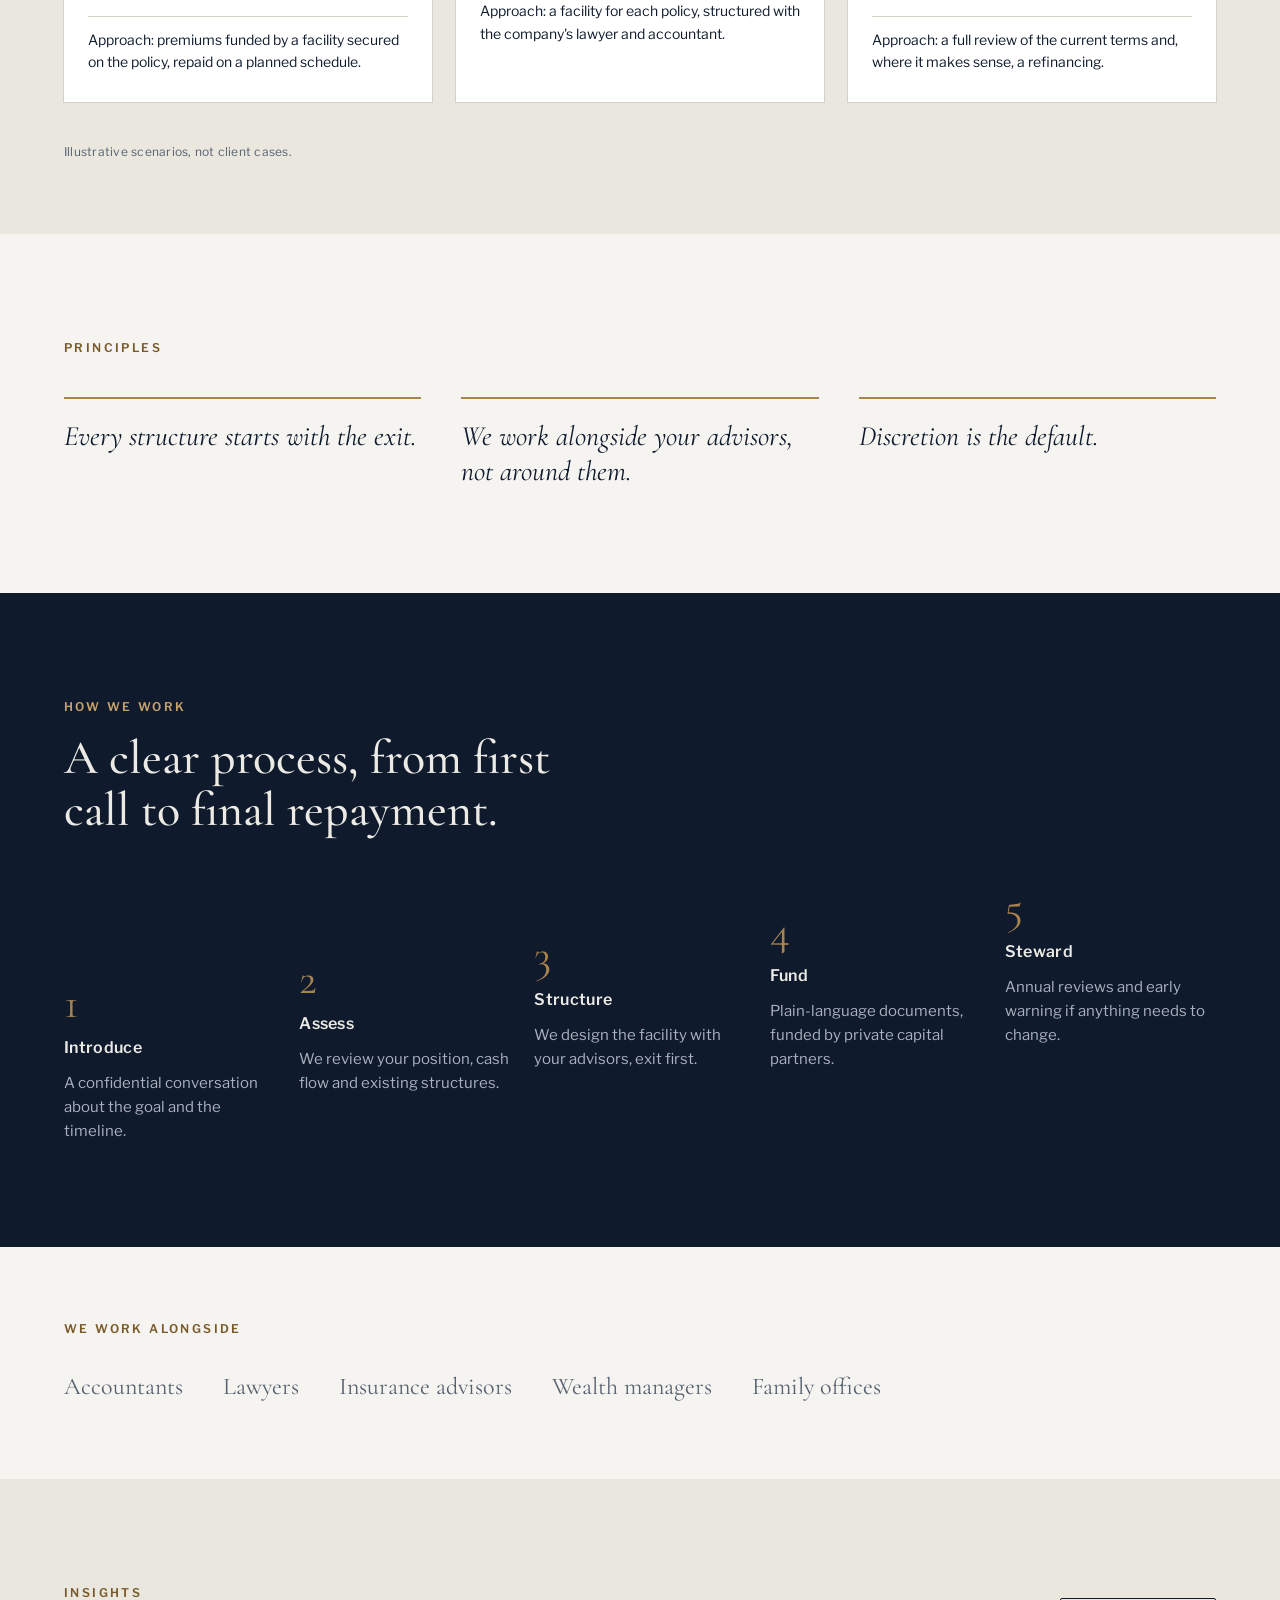
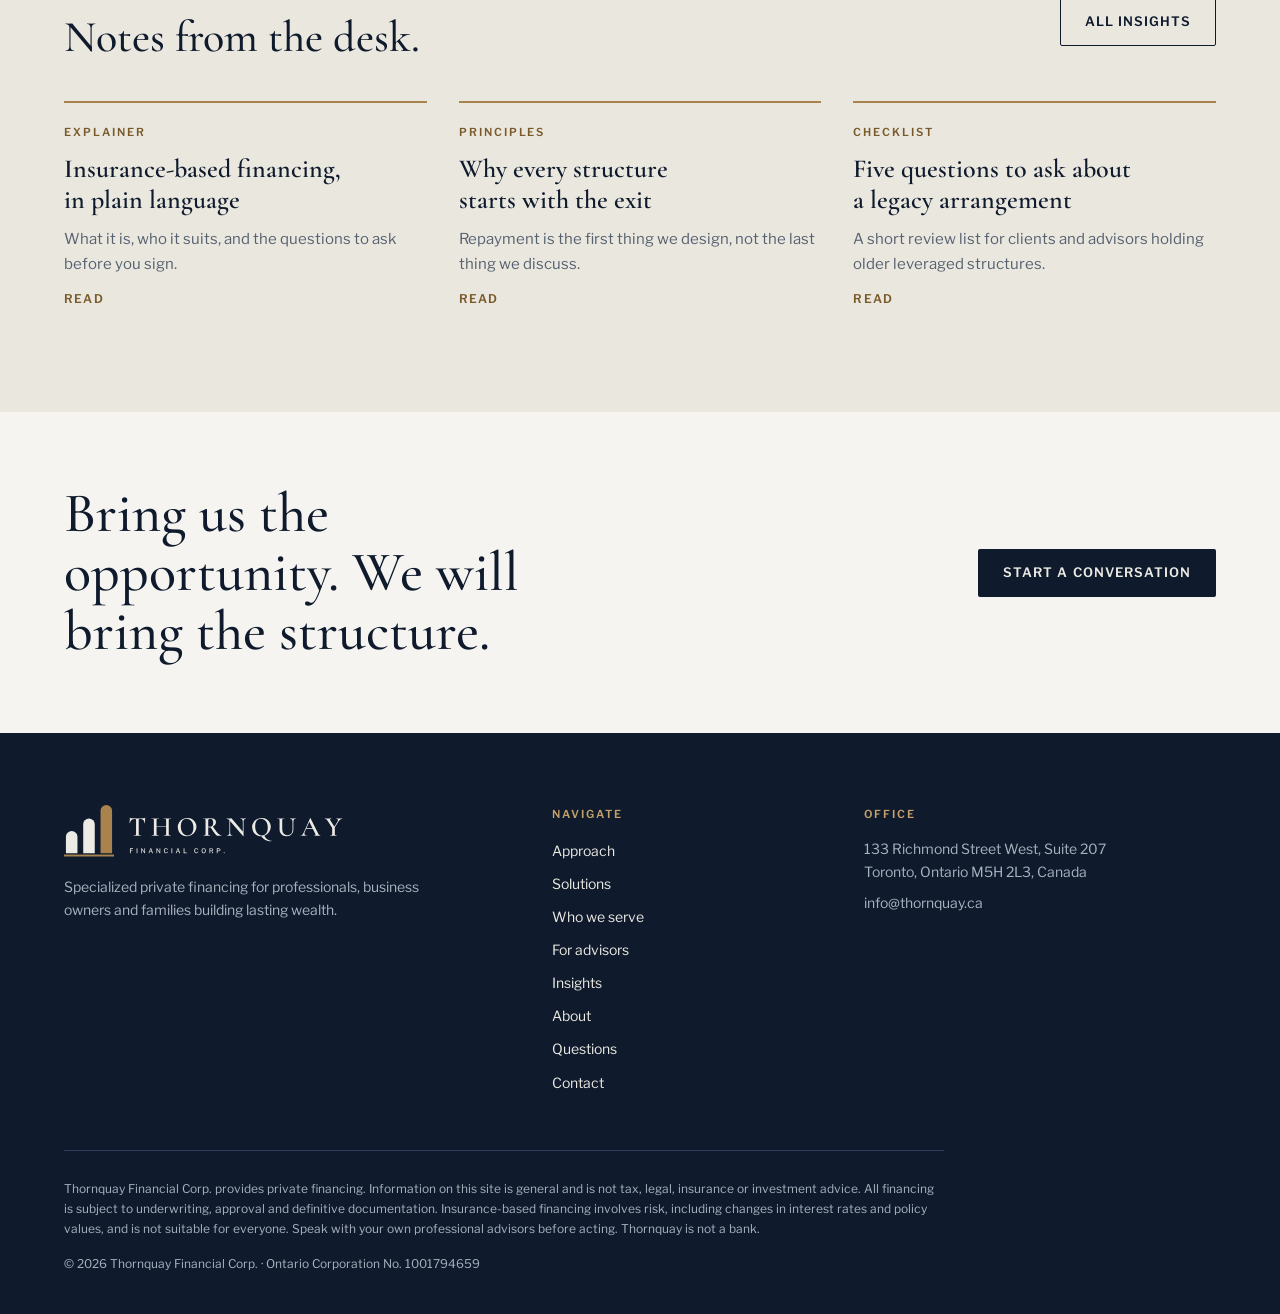
==== commit 45d67f50: "Home: hero and facts band fill the first screen on desktop On screens 961px+ wide, the hero plus the" ====
--- a/index.html
+++ b/index.html
@@ -40,11 +40,12 @@
 </header>
 
 <main>
+  <div class="hero-screen">
   <section class="hero">
     <div class="wrap hero-grid">
       <div class="stack">
         <div class="eyebrow">Thornquay Financial Corp. · Toronto</div>
-        <h1>Capital, well harboured.</h1>
+        <h1>Capital, well<br>harboured.</h1>
         <p class="lead">Specialized private financing for professionals, business owners and families building lasting wealth.</p>
         <div class="ctas">
           <a class="btn btn-primary" href="contact.html">Start a conversation</a>
@@ -66,6 +67,7 @@
       <div class="fact"><b>Exit first</b><span>Every facility designed around how it will be repaid</span></div>
     </div>
   </section>
+  </div>
 
   <section class="section">
     <div class="wrap split">
--- a/assets/site.css
+++ b/assets/site.css
@@ -69,6 +69,16 @@
 .waterline{height:8px;background:var(--brass)}
 @keyframes rise{from{transform:scaleY(.35)}to{transform:scaleY(1)}}
 @media (prefers-reduced-motion:reduce){.arch{animation:none}}
+/* desktop: hero + facts band fill the first screen exactly */
+@media (min-width:961px) and (min-height:560px){
+  .hero-screen{display:flex;flex-direction:column;min-height:calc(100vh - var(--head-h,77px));min-height:calc(100svh - var(--head-h,77px))}
+  .hero-screen .hero{flex:1 0 auto;display:flex;flex-direction:column;padding-top:clamp(20px,4vh,56px)}
+  .hero-screen .hero-grid{flex:1 0 auto;width:100%}
+  .hero-screen .hero h1{font-size:clamp(46px,min(7vw,10vh),92px)}
+  .hero-screen .hero .stack{align-self:center;gap:clamp(16px,3vh,28px);padding-block:clamp(16px,4vh,56px)}
+  .hero-screen .arches{height:clamp(220px,52vh,540px)}
+  .hero-screen .fact{padding-block:clamp(18px,3vh,28px)}
+}
 
 /* intro */
 .split{display:grid;grid-template-columns:minmax(0,5fr) minmax(0,7fr);gap:64px;align-items:start}
@@ -131,9 +141,11 @@
 .card dt{font-size:11px;font-weight:600;letter-spacing:.18em;text-transform:uppercase;color:var(--brass-text);margin-bottom:4px}
 .card dd{margin:0;font-size:16px;line-height:1.55}
 .copy-row{display:flex;align-items:center;gap:12px;flex-wrap:wrap}
-.copy-btn{background:none;border:1px solid var(--line);border-radius:2px;padding:8px 12px;font:600 11px/1 var(--sans);letter-spacing:.12em;text-transform:uppercase;color:var(--ink);cursor:pointer;min-height:36px}
+.copy-btn{background:none;border:1px solid var(--line);border-radius:2px;padding:0;width:30px;height:30px;margin-block:-3px;display:inline-flex;align-items:center;justify-content:center;color:var(--ink);cursor:pointer}
+.copy-btn svg{display:block}
 .copy-btn:hover{border-color:var(--ink)}
-.status{font-size:13px;color:var(--brass-text);min-height:20px}
+.status{font-size:13px;color:var(--brass-text)}
+.status:not(:empty){margin-top:6px}
 
 /* footer */
 footer.site{background:var(--quay);color:var(--on-quay-muted);padding-block:72px 40px;font-size:14px}
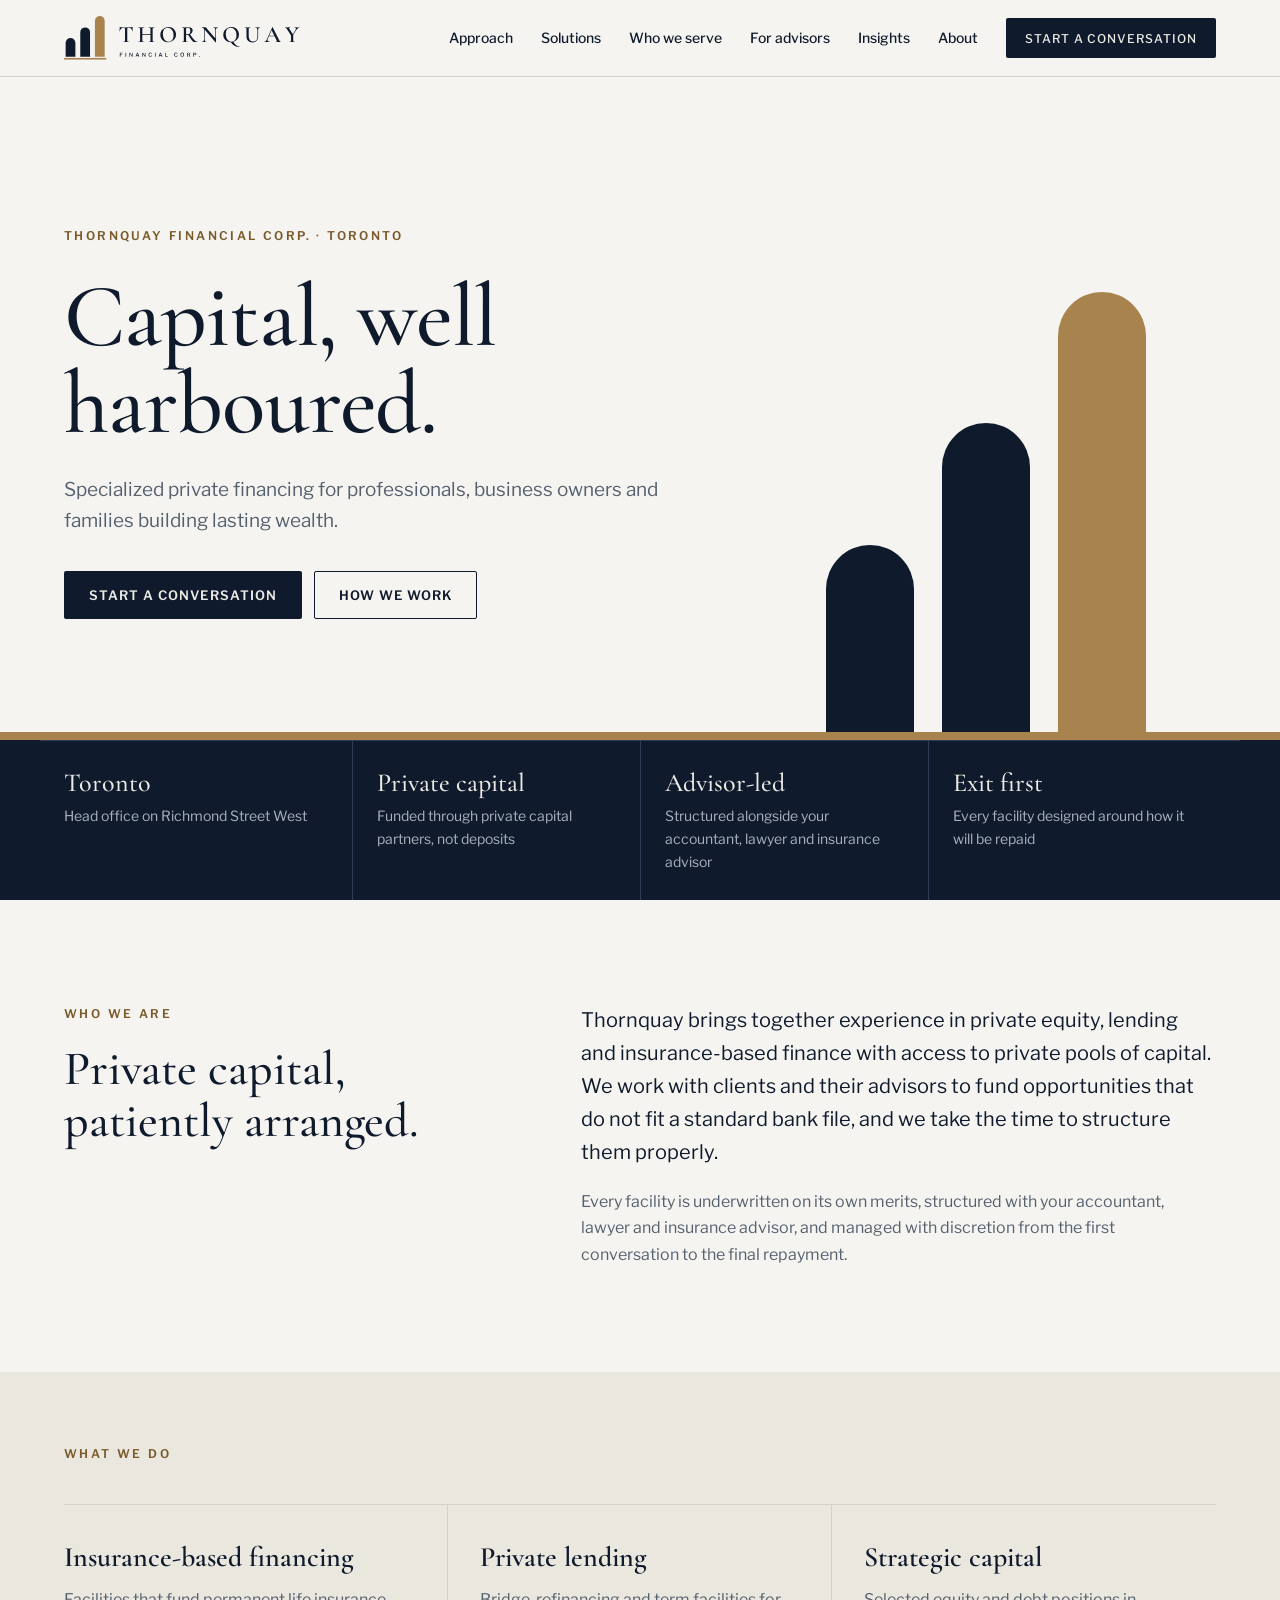
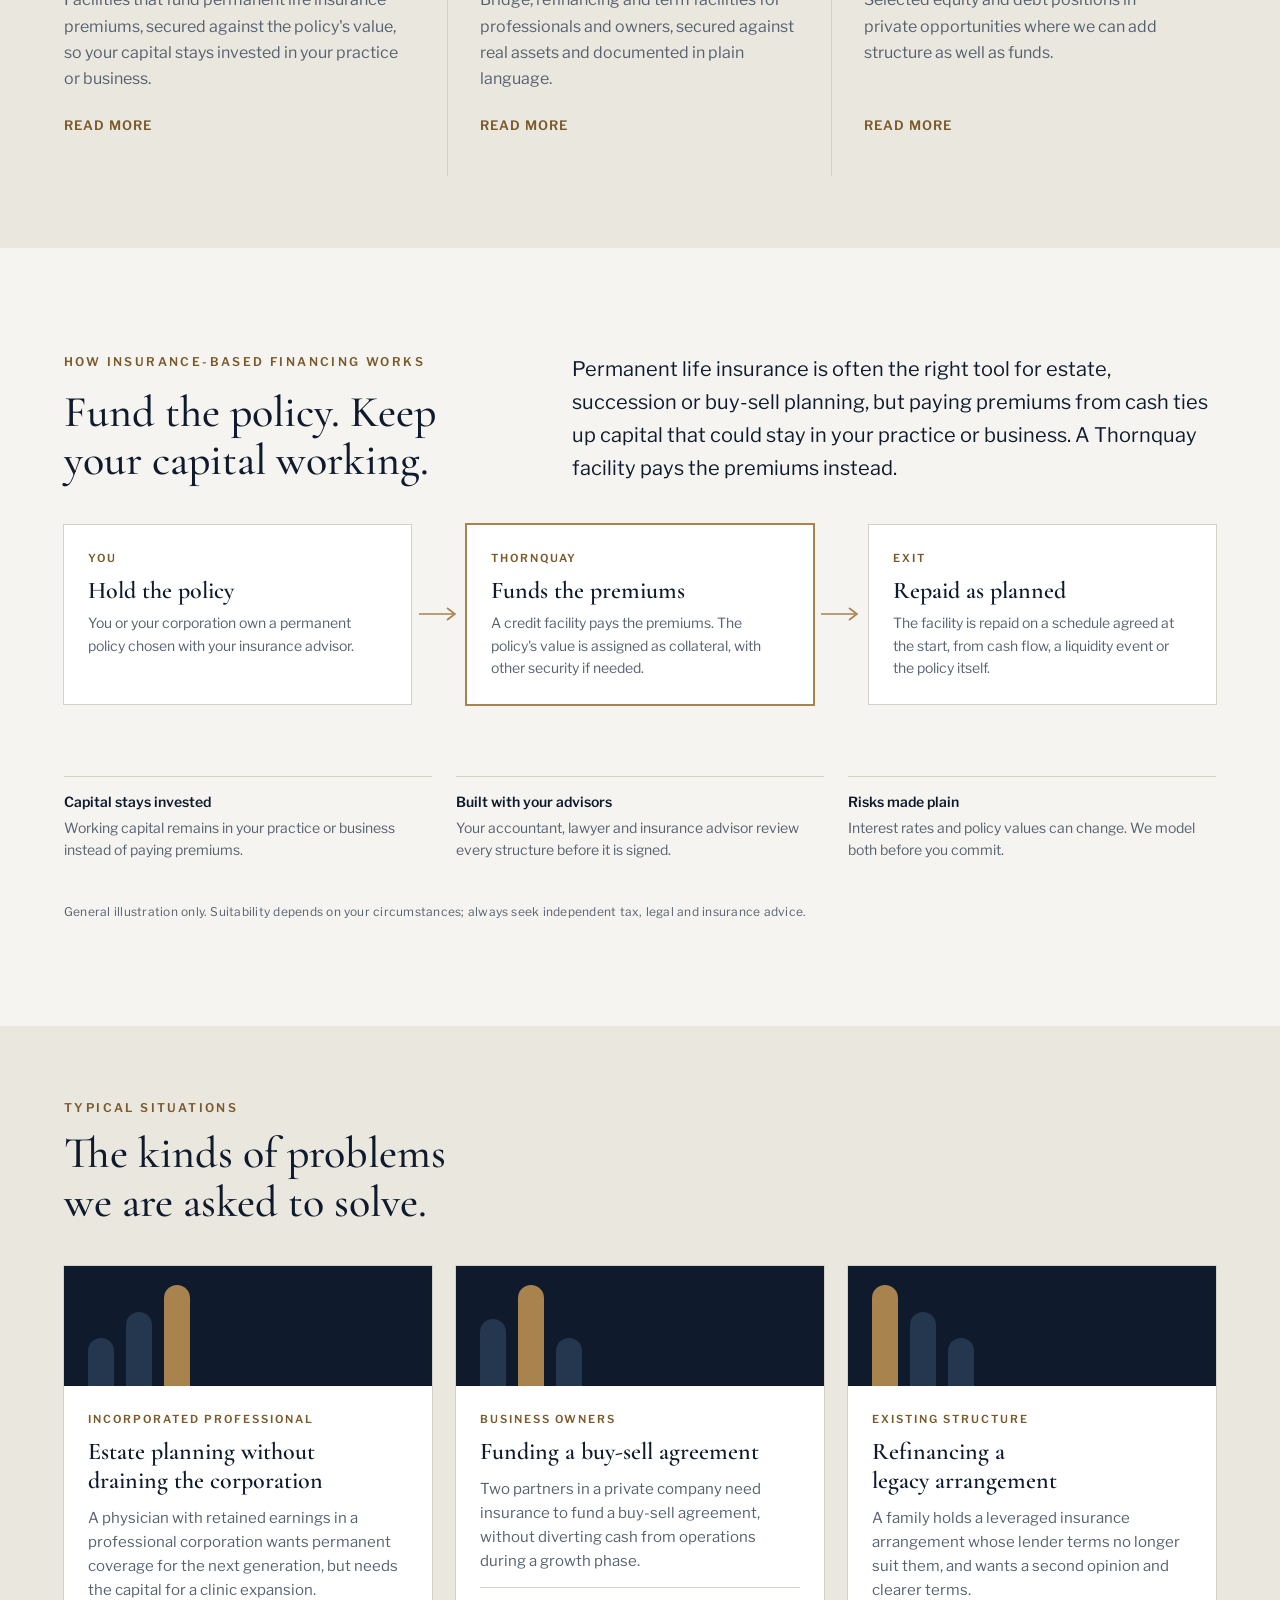
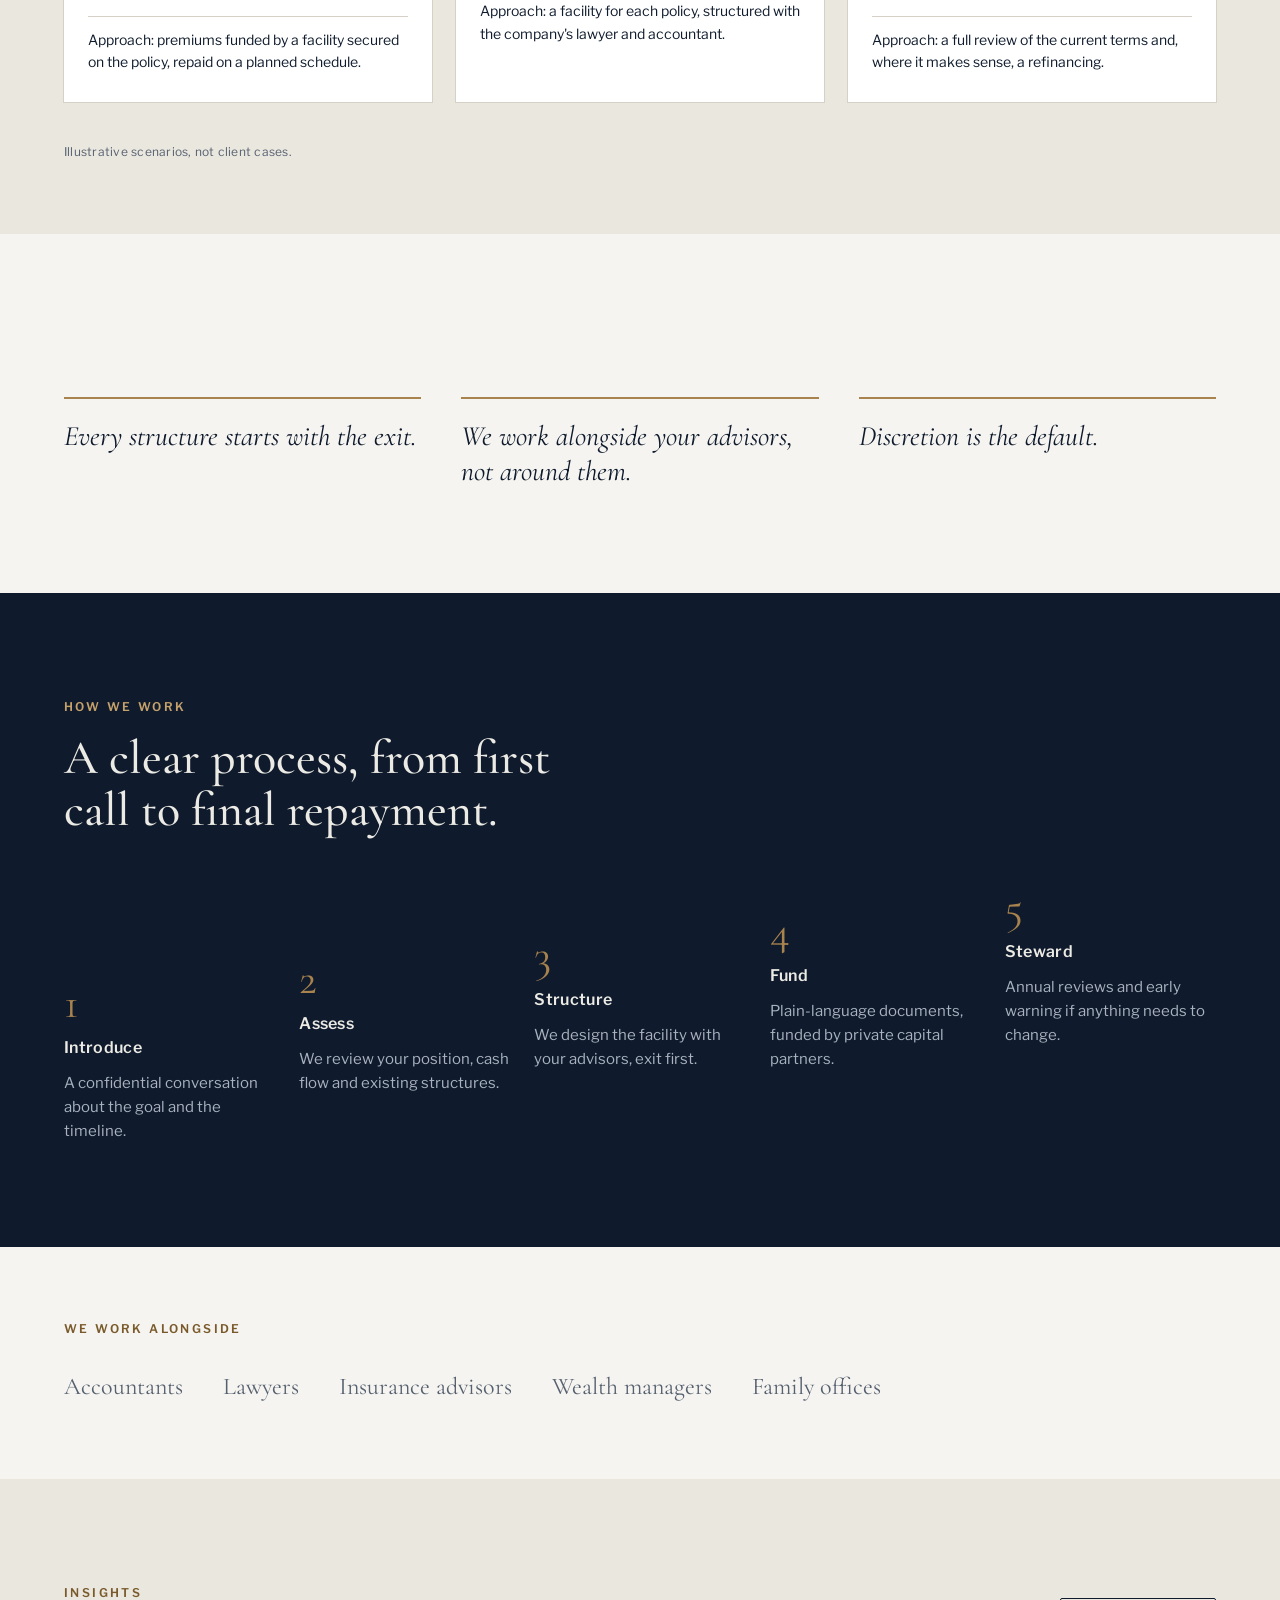
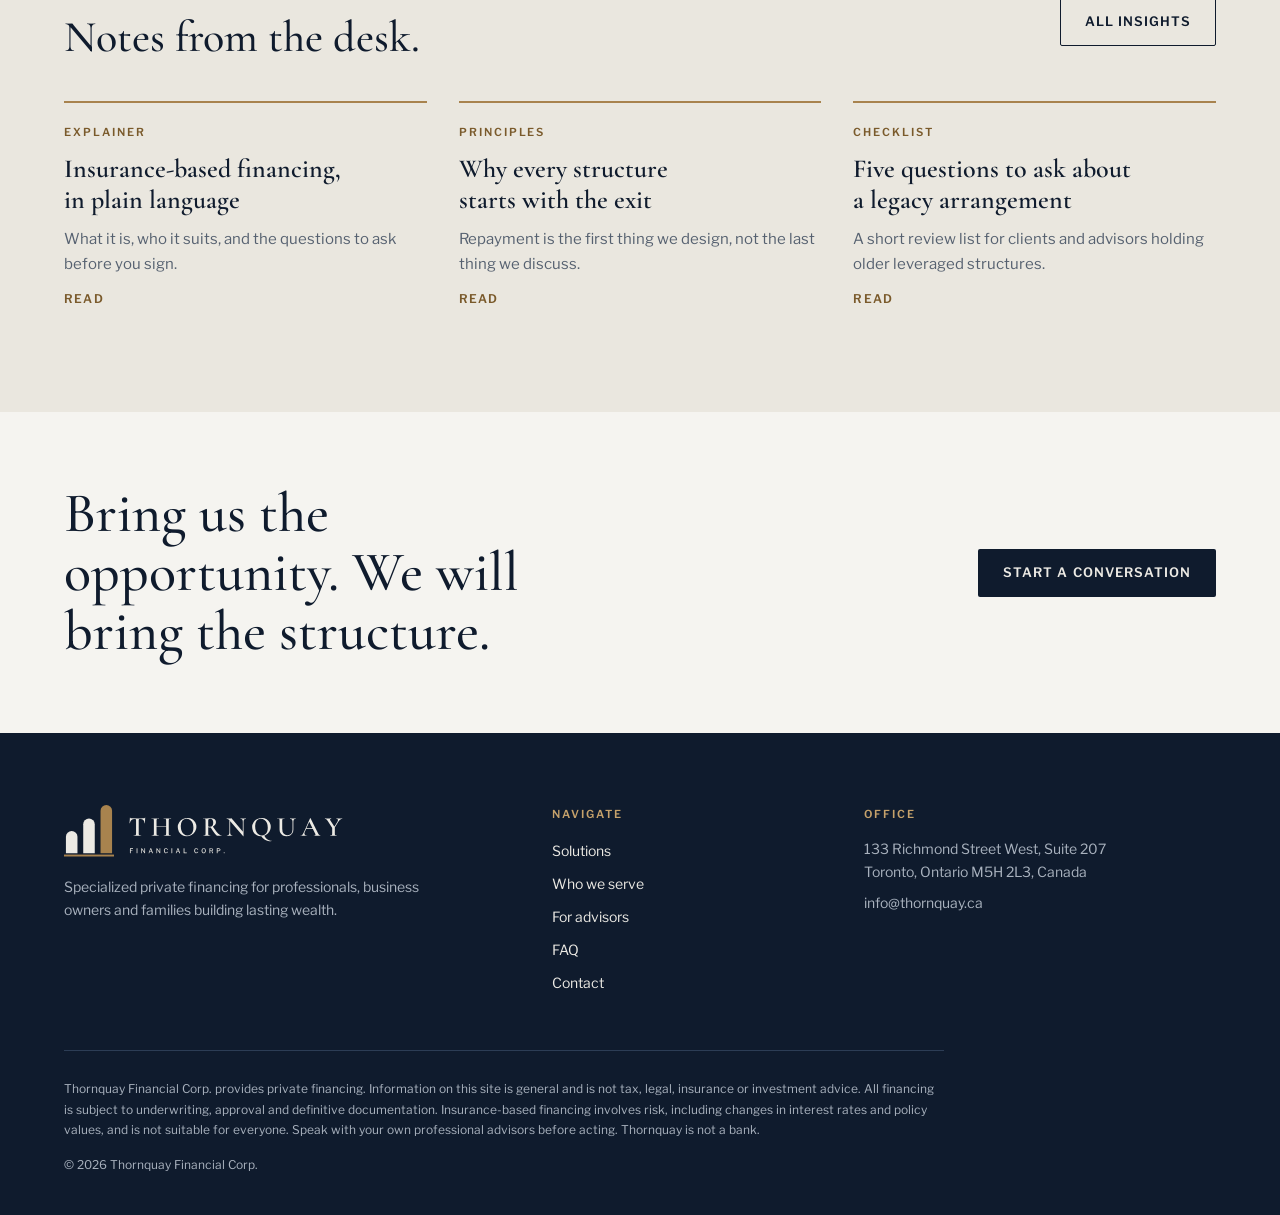
==== commit a9cc1f9e: "Footer: trim Navigate links, rename Questions to FAQ, drop corp number On every page: remove Approac" ====
--- a/index.html
+++ b/index.html
@@ -178,12 +178,12 @@
   <div class="wrap">
     <div class="foot-grid">
       <div class="stack" style="gap:18px"><a href="index.html" aria-label="Thornquay Financial Corp. home" style="line-height:0"><img class="logo" src="assets/img/thornquay-logo-dark.svg" alt="Thornquay Financial Corp." width="260" height="52"></a><p style="max-width:40ch">Specialized private financing for professionals, business owners and families building lasting wealth.</p></div>
-      <nav class="foot-nav" aria-label="Footer"><div class="foot-h">Navigate</div><a href="approach.html">Approach</a><a href="solutions.html">Solutions</a><a href="who-we-serve.html">Who we serve</a><a href="advisors.html">For advisors</a><a href="insights.html">Insights</a><a href="about.html">About</a><a href="faq.html">Questions</a><a href="contact.html">Contact</a></nav>
+      <nav class="foot-nav" aria-label="Footer"><div class="foot-h">Navigate</div><a href="solutions.html">Solutions</a><a href="who-we-serve.html">Who we serve</a><a href="advisors.html">For advisors</a><a href="faq.html">FAQ</a><a href="contact.html">Contact</a></nav>
       <div class="stack" style="gap:8px"><div class="foot-h">Office</div><p>133 Richmond Street West, Suite 207<br>Toronto, Ontario M5H 2L3, Canada</p><p>info@thornquay.ca</p></div>
     </div>
     <div class="legal">
       <p>Thornquay Financial Corp. provides private financing. Information on this site is general and is not tax, legal, insurance or investment advice. All financing is subject to underwriting, approval and definitive documentation. Insurance-based financing involves risk, including changes in interest rates and policy values, and is not suitable for everyone. Speak with your own professional advisors before acting. Thornquay is not a bank.</p>
-      <p>© 2026 Thornquay Financial Corp. · Ontario Corporation No. 1001794659</p>
+      <p>© 2026 Thornquay Financial Corp.</p>
     </div>
   </div>
 </footer>
--- a/assets/site.css
+++ b/assets/site.css
@@ -66,7 +66,7 @@
 .arch.a1{height:40%;animation-delay:.05s}
 .arch.a2{height:66%;animation-delay:.2s}
 .arch.a3{height:94%;background:var(--brass);animation-delay:.35s}
-.waterline{height:8px;background:var(--brass)}
+.waterline{height:8px;background:var(--brass);position:relative;z-index:1}
 @keyframes rise{from{transform:scaleY(.35)}to{transform:scaleY(1)}}
 @media (prefers-reduced-motion:reduce){.arch{animation:none}}
 /* desktop: hero + facts band fill the first screen exactly */
@@ -268,3 +268,14 @@
   .steps{grid-template-columns:minmax(0,1fr)}
   .card{padding:24px}
 }
+
+/* scroll motion (classes added by site.js; nothing is hidden without JS or with reduced motion) */
+.rv{opacity:0;transform:translateY(16px);transition:opacity .7s cubic-bezier(.2,.7,.2,1),transform .7s cubic-bezier(.2,.7,.2,1)}
+.rv.rv-rise{transform:translateY(56px);transition-duration:.9s}
+.rv.in{opacity:1;transform:none}
+.draw-line{position:relative;border-top-color:transparent!important}
+.draw-line::before{content:"";position:absolute;left:0;right:0;top:-2px;height:2px;background:var(--brass);transform:scaleX(0);transform-origin:left;transition:transform 1.1s cubic-bezier(.2,.7,.2,1) .2s}
+.draw-line.drawn::before{transform:none}
+.rule.draw{transform:scaleX(0);transform-origin:left;transition:transform 1.1s cubic-bezier(.2,.7,.2,1) .2s}
+.rule.draw.drawn{transform:none}
+.arches{will-change:transform}
